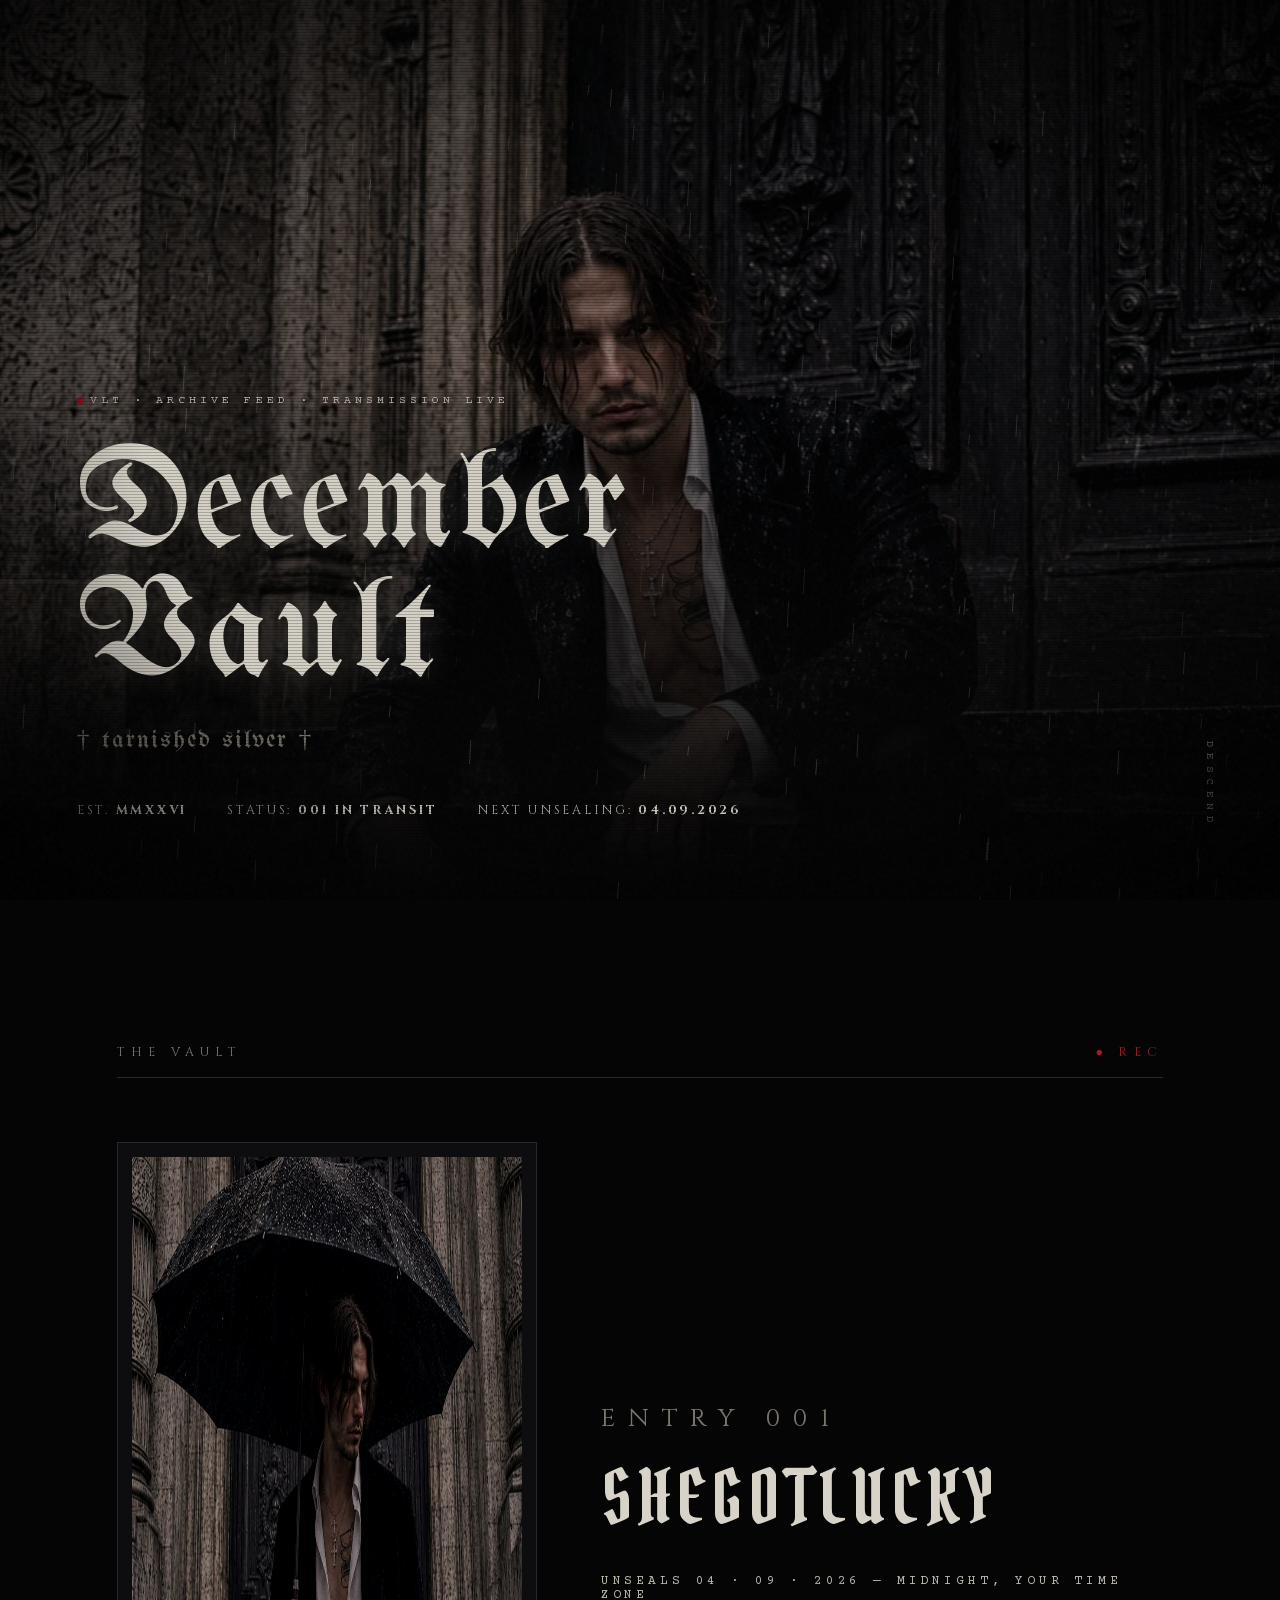
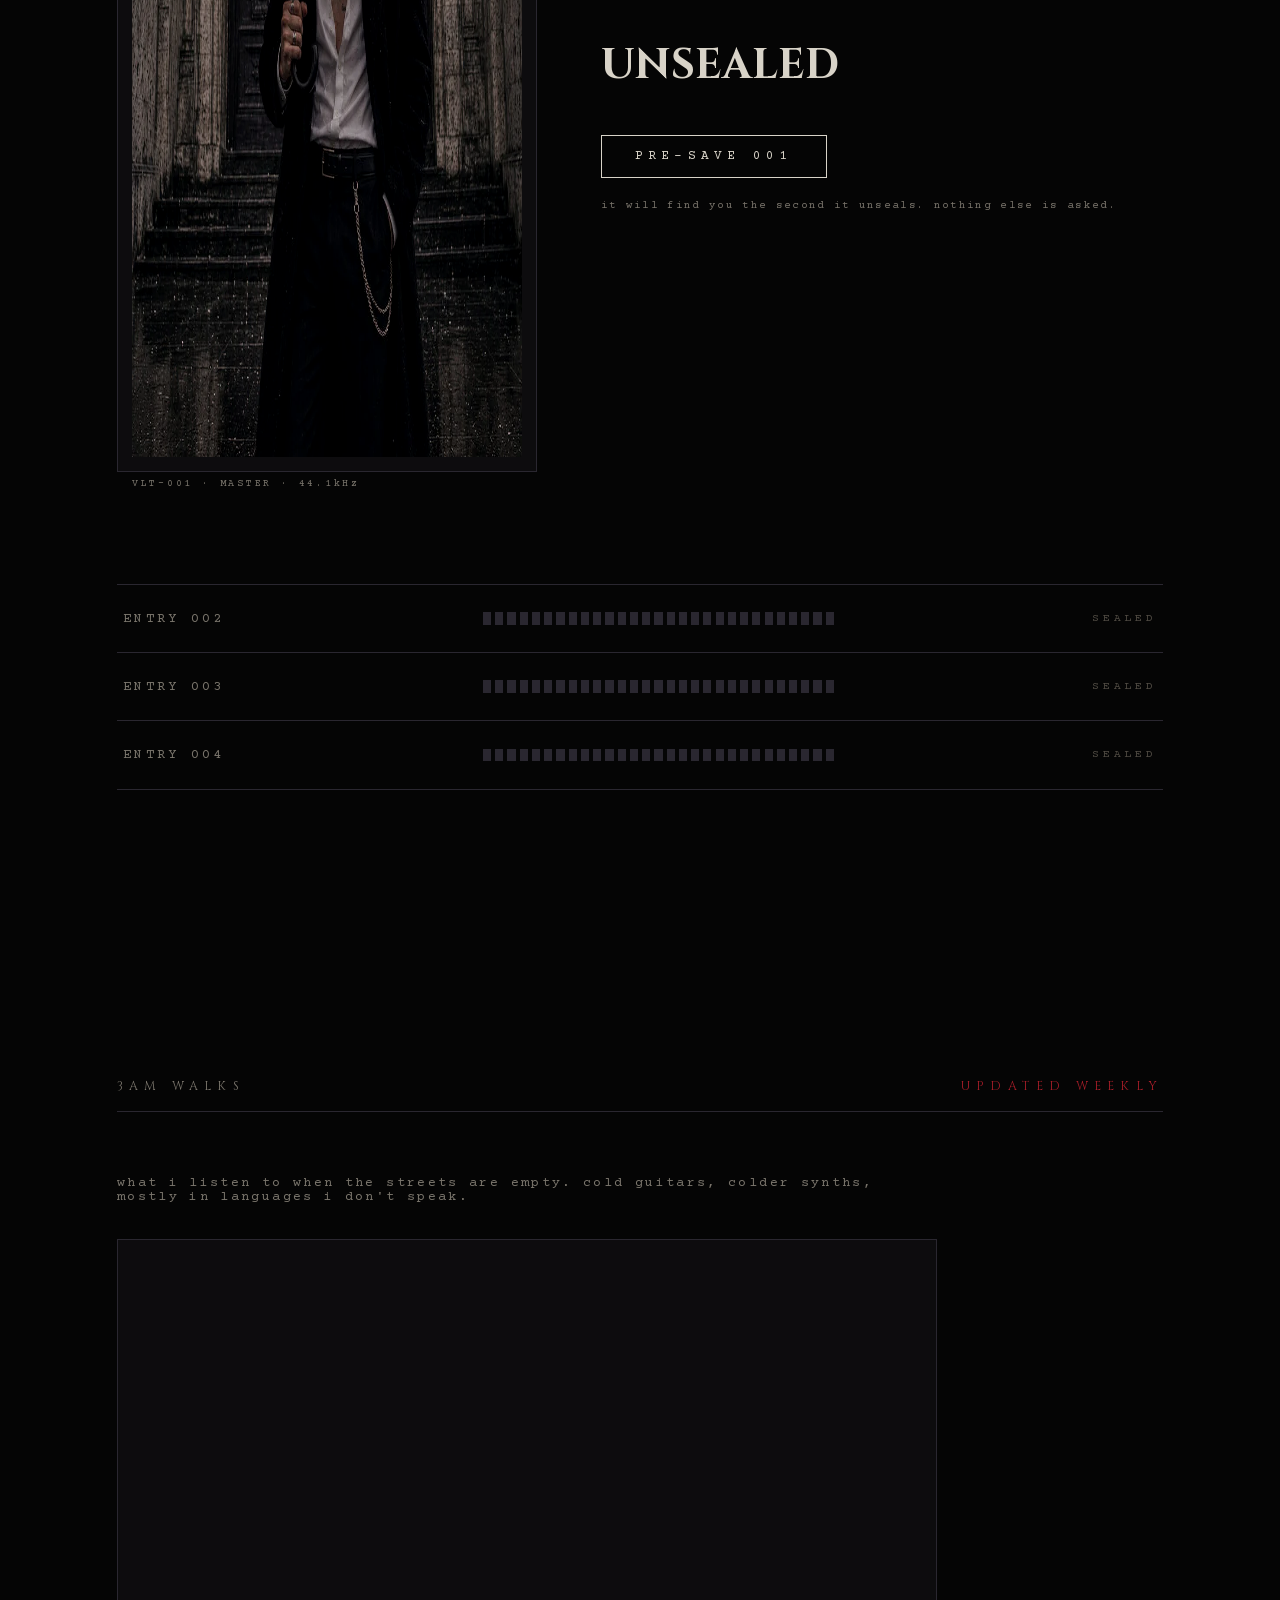
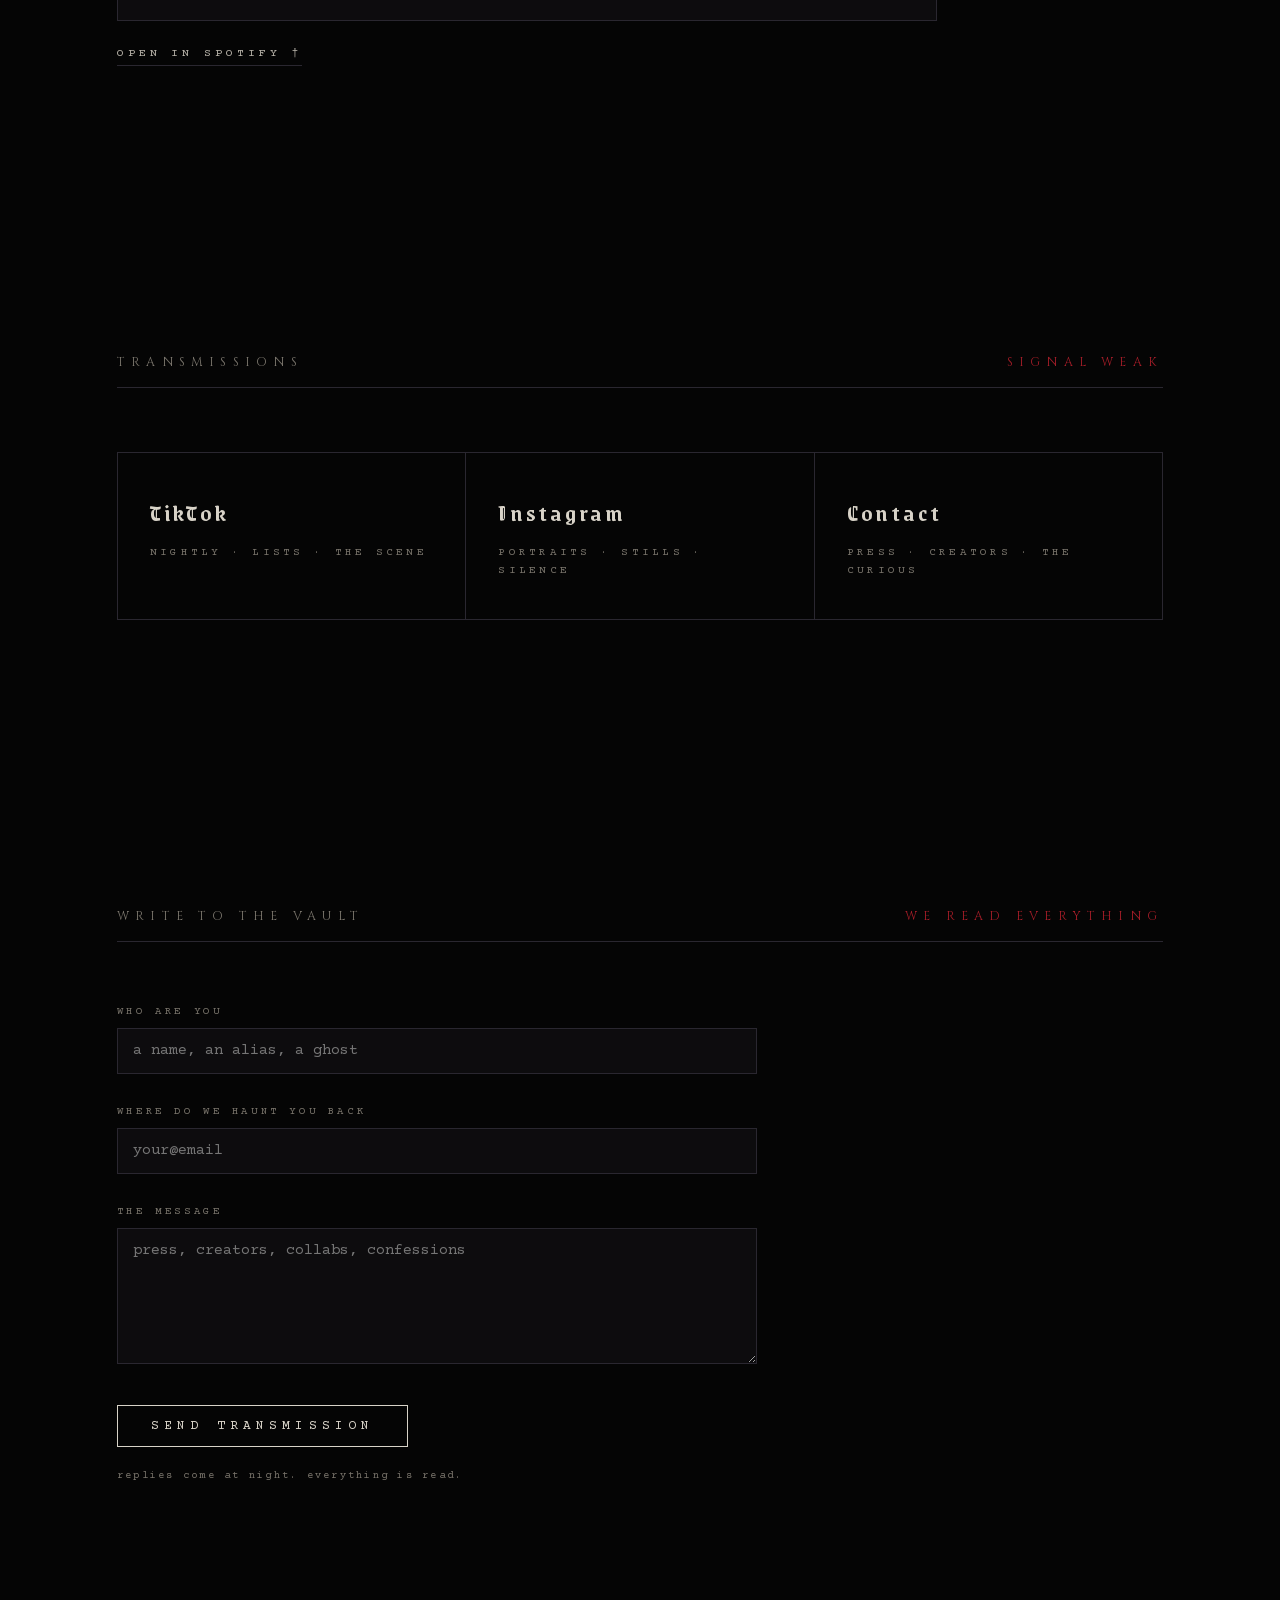
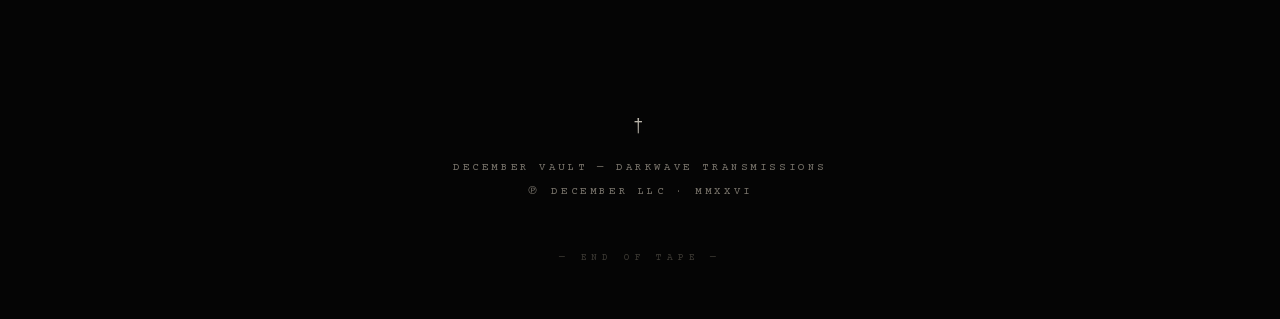
==== index.html @ 20eae3e5 "perf: serve hero and cover as webp, absolute og:image Co-Authored-By: Claude Fable 5 <noreply@anthro" ====
<!DOCTYPE html>
<html lang="en">
<head>
<meta charset="UTF-8">
<meta name="viewport" content="width=device-width, initial-scale=1.0">
<title>DECEMBER VAULT — † tarnished silver †</title>
<meta name="description" content="December Vault. Darkwave. VAULT 001 — SHEGOTLUCKY — unseals 04.09.2026.">
<meta property="og:title" content="DECEMBER VAULT">
<meta property="og:description" content="VAULT 001 — SHEGOTLUCKY — unseals 04.09.2026">
<meta property="og:image" content="https://december-llc.com/assets/cover-001.jpg?v=2">
<link rel="stylesheet" href="fonts/fonts.css">
<style>
:root{
  --black:#050505;
  --coal:#0d0c0e;
  --bone:#d8d3c8;
  --ash:#7a756c;
  --silver:#b9b4aa;
  --blood:#4a0d12;
  --tape:#2a2730;
}
*{margin:0;padding:0;box-sizing:border-box}
html{scroll-behavior:smooth}
body{
  background:var(--black);
  color:var(--bone);
  font-family:'Courier Prime',monospace;
  overflow-x:hidden;
  cursor:url('assets/goth-cursor.png') 16 4, crosshair;
}
a,button,input,textarea,label{cursor:url('assets/goth-cursor.png') 16 4, crosshair}
::selection{background:var(--blood);color:var(--bone)}

/* ——— CRT / VHS overlays ——— */
.scanlines{
  position:fixed;inset:0;pointer-events:none;z-index:90;
  background:repeating-linear-gradient(0deg,rgba(0,0,0,.22) 0 1px,transparent 1px 3px);
  mix-blend-mode:multiply;
}
.vignette{
  position:fixed;inset:0;pointer-events:none;z-index:91;
  background:radial-gradient(ellipse at center,transparent 55%,rgba(0,0,0,.75) 100%);
}
#grain{position:fixed;inset:0;width:100%;height:100%;pointer-events:none;z-index:92;opacity:.07}
.flicker{animation:flick 7.3s infinite}
@keyframes flick{
  0%,100%{opacity:1}
  92.4%{opacity:1}92.6%{opacity:.72}92.8%{opacity:1}
  95.1%{opacity:1}95.2%{opacity:.85}95.3%{opacity:1}
}

/* ——— HERO ——— */
.hero{
  position:relative;min-height:100svh;
  display:flex;flex-direction:column;justify-content:flex-end;
  overflow:hidden;
}
.hero-img{
  position:absolute;inset:0;
  background:url('assets/hero-seated.webp') center 26%/cover no-repeat;
  filter:saturate(.72) contrast(1.06) brightness(.82);
  transform:scale(1.04);
  animation:slowpush 26s ease-in-out infinite alternate;
}
@keyframes slowpush{from{transform:scale(1.04)}to{transform:scale(1.11)}}
.hero-shade{position:absolute;inset:0;background:linear-gradient(180deg,rgba(5,5,5,.55) 0%,rgba(5,5,5,.1) 40%,rgba(5,5,5,.92) 88%,var(--black) 100%)}
#rain{position:absolute;inset:0;pointer-events:none}
.hero-inner{position:relative;z-index:5;padding:0 6vw 9vh;max-width:1200px}
.rec{
  display:flex;align-items:center;gap:.5em;
  font-size:.72rem;letter-spacing:.35em;color:var(--silver);
  margin-bottom:2.2rem;text-transform:uppercase;
}
.rec::before{
  content:'';width:.65em;height:.65em;border-radius:50%;
  background:#8c1420;animation:recblink 1.6s steps(1) infinite;
}
@keyframes recblink{50%{opacity:.15}}
.wordmark{
  font-family:'UnifrakturMaguntia',serif;font-weight:400;
  font-size:clamp(3.4rem,11vw,9.5rem);
  letter-spacing:.02em;line-height:.92;color:var(--bone);
  text-shadow:0 0 34px rgba(216,211,200,.18);
}
.wordmark .thin{font-weight:400;letter-spacing:.03em}
.motto{
  font-family:'UnifrakturMaguntia',serif;
  color:var(--ash);font-size:clamp(1.05rem,2.6vw,1.6rem);
  margin-top:1.4rem;letter-spacing:.08em;
}
.hero-meta{
  display:flex;flex-wrap:wrap;gap:2.5rem;margin-top:3rem;
  font-family:'Cinzel',serif;font-size:.78rem;letter-spacing:.22em;text-transform:uppercase;color:var(--silver);
}
.hero-meta span b{color:var(--bone);font-weight:700}
.scroll-hint{
  position:absolute;right:5vw;bottom:8vh;z-index:5;
  writing-mode:vertical-rl;font-size:.68rem;letter-spacing:.5em;color:var(--ash);
  animation:hintfade 3s ease-in-out infinite;
}
@keyframes hintfade{50%{opacity:.25}}

/* ——— SECTION SHELL ——— */
section{position:relative;padding:16vh 6vw;max-width:1200px;margin:0 auto}
.sec-label{
  font-family:'Cinzel',serif;
  font-size:.78rem;letter-spacing:.5em;text-transform:uppercase;color:var(--ash);
  border-bottom:1px solid var(--tape);padding-bottom:1rem;margin-bottom:4rem;
  display:flex;justify-content:space-between;
}
.sec-label i{font-style:normal;color:var(--blood);filter:brightness(2.2)}

/* ——— VAULT 001 ——— */
.entry-open{
  display:grid;grid-template-columns:minmax(260px,420px) 1fr;
  gap:5vw;align-items:center;
}
@media(max-width:820px){.entry-open{grid-template-columns:1fr}}
.cover-frame{position:relative;border:1px solid var(--tape);padding:14px;background:var(--coal)}
.cover-frame::after{
  content:'VLT-001 · MASTER · 44.1kHz';position:absolute;left:14px;bottom:-1.8em;
  font-size:.62rem;letter-spacing:.28em;color:var(--ash);
}
.cover-frame img{width:100%;display:block;filter:saturate(.85) contrast(1.04)}
.cover-frame:hover img{animation:coverglitch 7s linear infinite}
.cover-frame::before,.cover-frame .slice{
  content:'';position:absolute;left:14px;right:14px;top:14px;bottom:14px;
  background:url('assets/cover-001.webp') center/cover;
  opacity:0;pointer-events:none;
}
/* doppio fantasma — fotografia spiritica */
.cover-frame::before{
  mix-blend-mode:screen;filter:contrast(1.15) brightness(1.1);
}
.cover-frame:hover::before{animation:ghostdrift 4.5s ease-in-out infinite alternate}
/* alone freddo che respira dietro */
.cover-frame .slice{
  mix-blend-mode:soft-light;filter:hue-rotate(-140deg) saturate(1.6) blur(1px);
}
.cover-frame:hover .slice{animation:coldbreath 6s ease-in-out infinite alternate}


@keyframes coverglitch{
  0%,100%{filter:saturate(.85)}
  40%{filter:saturate(.6) contrast(1.1) brightness(.94)}
  93.2%{filter:saturate(.85)}
  93.6%,94.4%{filter:invert(1) contrast(1.2)}
  94.8%{filter:saturate(.85)}
}
@keyframes ghostdrift{
  0%{opacity:0;transform:translate(0,0)}
  30%{opacity:.22;transform:translate(-5px,2px)}
  60%{opacity:.1;transform:translate(4px,-3px)}
  100%{opacity:.3;transform:translate(-8px,5px)}
}
@keyframes coldbreath{
  0%{opacity:0}
  50%{opacity:.35}
  100%{opacity:.12}
}
.entry-open h2{
  font-family:'Pirata One',serif;font-weight:400;
  font-size:clamp(2.4rem,6vw,4.6rem);letter-spacing:.08em;color:var(--bone);
  margin:0 0 .4em;
}
.entry-open .num{
  font-family:'Cinzel',serif;font-weight:400;
  color:var(--ash);display:block;font-size:.34em;letter-spacing:.5em;margin-bottom:.6em;
}
.unseals{font-size:.8rem;letter-spacing:.3em;text-transform:uppercase;color:var(--silver);margin-bottom:2.2rem}
.countdown{
  display:flex;gap:2.2rem;margin-bottom:2.6rem;font-family:'Courier Prime',monospace;
}
.countdown div{text-align:center}
.countdown b{
  display:block;font-family:'Cinzel',serif;font-size:clamp(1.6rem,4vw,2.6rem);font-weight:700;color:var(--bone);
  font-variant-numeric:tabular-nums;
}
.countdown small{font-size:.6rem;letter-spacing:.34em;text-transform:uppercase;color:var(--ash)}
.presave{
  display:inline-block;border:1px solid var(--bone);color:var(--bone);
  background:transparent;text-decoration:none;
  padding:1.05em 2.6em;font-family:'Courier Prime',monospace;
  font-size:.8rem;letter-spacing:.4em;text-transform:uppercase;
  position:relative;overflow:hidden;transition:color .25s;
}
.presave::before{
  content:'';position:absolute;inset:0;background:var(--bone);
  transform:translateX(-101%);transition:transform .32s cubic-bezier(.7,0,.2,1);z-index:-1;
}
.presave:hover{color:var(--black)}
.presave:hover::before{transform:translateX(0)}
.presave-note{display:block;margin-top:1.1rem;font-size:.66rem;letter-spacing:.22em;color:var(--ash)}

/* ——— SEALED ROWS ——— */
.sealed{margin-top:7rem;border-top:1px solid var(--tape)}
.sealed-row{
  display:flex;align-items:center;gap:2rem;justify-content:space-between;
  padding:1.6rem .4rem;border-bottom:1px solid var(--tape);
  color:var(--ash);font-size:.85rem;letter-spacing:.24em;text-transform:uppercase;
  position:relative;user-select:none;
}
.sealed-row .bar{
  flex:1;height:.95em;max-width:34%;
  background:repeating-linear-gradient(90deg,var(--tape) 0 .6em,transparent .6em .9em);
}
.sealed-row .lock{font-size:.7rem;letter-spacing:.34em;color:#514c44}
.sealed-row:hover{color:var(--silver);background:rgba(216,211,200,.015)}
.sealed-row:hover .lock::after{content:' — NOT YET'}

/* ——— 3AM WALKS ——— */
.walks-wrap{max-width:820px}
.walks-note{
  font-family:'Courier Prime',monospace;font-size:.82rem;letter-spacing:.18em;
  color:var(--ash);margin:0 0 2.2rem;text-transform:lowercase;
}
.walks-frame{border:1px solid var(--tape);padding:14px;background:var(--coal)}
.walks-frame iframe{display:block;filter:saturate(.85)}
.walks-open{
  display:inline-block;margin-top:1.6rem;color:var(--silver);text-decoration:none;
  font-family:'Courier Prime',monospace;font-size:.72rem;letter-spacing:.34em;text-transform:uppercase;
  border-bottom:1px solid var(--tape);padding-bottom:.4em;transition:color .25s,border-color .25s;
}
.walks-open:hover{color:var(--bone);border-color:var(--bone)}

/* ——— TRANSMISSIONS ——— */
.trans{display:grid;grid-template-columns:repeat(auto-fit,minmax(230px,1fr));gap:1px;background:var(--tape);border:1px solid var(--tape)}
.trans a{
  background:var(--black);padding:2.6rem 2rem;text-decoration:none;color:var(--bone);
  display:block;transition:background .25s;position:relative;
}
.trans a:hover{background:var(--coal)}
.trans b{font-family:'Grenze Gotisch',serif;font-size:1.5rem;font-weight:600;letter-spacing:.12em;display:block;margin-bottom:.5em}
.trans span{font-size:.68rem;letter-spacing:.3em;color:var(--ash);text-transform:uppercase}
.trans a:hover b{text-shadow:0 0 18px rgba(216,211,200,.35)}


/* ——— WRITE TO THE VAULT ——— */
.vform{max-width:640px}
.vform label{
  display:block;font-size:.66rem;letter-spacing:.34em;text-transform:uppercase;
  color:var(--ash);margin:2rem 0 .6rem;
}
.vform input,.vform textarea{
  width:100%;background:var(--coal);border:1px solid var(--tape);
  color:var(--bone);font-family:'Courier Prime',monospace;font-size:.95rem;
  padding:.9em 1em;outline:none;border-radius:0;transition:border-color .25s;
}
.vform input:focus,.vform textarea:focus{border-color:var(--silver)}
.vform textarea{min-height:9em;resize:vertical}
.vform button{
  margin-top:2.2rem;display:inline-block;border:1px solid var(--bone);color:var(--bone);
  background:transparent;padding:1.05em 2.6em;font-family:'Courier Prime',monospace;
  font-size:.8rem;letter-spacing:.4em;text-transform:uppercase;
  position:relative;overflow:hidden;transition:color .25s;
}
.vform button::before{
  content:'';position:absolute;inset:0;background:var(--bone);
  transform:translateX(-101%);transition:transform .32s cubic-bezier(.7,0,.2,1);z-index:-1;
}
.vform button:hover{color:var(--black)}
.vform button:hover::before{transform:translateX(0)}
.vform-note{margin-top:1.4rem;font-size:.64rem;letter-spacing:.22em;color:var(--ash)}


/* ——— GLITCH HOVERS ——— */
@keyframes rgbsplit{
  0%{text-shadow:none;transform:translate(0)}
  20%{text-shadow:3px 0 rgba(140,20,32,.85),-3px 0 rgba(80,110,150,.7);transform:translate(-2px,1px)}
  40%{text-shadow:-3px 0 rgba(140,20,32,.85),3px 0 rgba(80,110,150,.7);transform:translate(2px,-1px)}
  60%{text-shadow:2px 0 rgba(140,20,32,.6),-2px 0 rgba(80,110,150,.5);transform:translate(-1px,0)}
  100%{text-shadow:none;transform:translate(0)}
}
.entry-open h2:hover,.trans a:hover b{
  animation:rgbsplit .38s steps(2) both;
}
@keyframes imgglitch{
  0%{filter:none;transform:translate(0)}
  15%{filter:saturate(0) contrast(1.5) brightness(1.15);transform:translate(-4px,1px) skewX(.6deg)}
  30%{filter:hue-rotate(-40deg) saturate(1.6);transform:translate(3px,-2px)}
  45%{filter:none;transform:translate(0)}
  60%{filter:saturate(0) contrast(1.3);transform:translate(2px,1px) skewX(-.5deg)}
  100%{filter:none;transform:translate(0)}
}
.hero-img:hover{animation:imgglitch .5s steps(2)}
.sealed-row{transition:transform .15s}
.sealed-row:hover{transform:translateX(6px)}
.sealed-row:hover span:first-child{animation:rgbsplit .38s steps(2) both}
.motto:hover{animation:rgbsplit .5s steps(3) both}
.countdown b:hover{animation:rgbsplit .3s steps(2) both}
.presave:hover{animation:rgbsplit .32s steps(2) both}


/* ——— MOBILE ——— */
@media(max-width:640px){
  section{padding:11vh 7vw}
  .hero-inner{padding:0 7vw 7vh}
  .rec{font-size:.58rem;letter-spacing:.22em;margin-bottom:1.6rem}
  .wordmark{font-size:clamp(3.2rem,17vw,5rem)}
  .motto{font-size:1.1rem;margin-top:1rem}
  .hero-meta{gap:.55rem 1.6rem;margin-top:2.2rem;font-size:.62rem;letter-spacing:.16em}
  .scroll-hint{display:none}
  .sec-label{font-size:.6rem;letter-spacing:.3em;margin-bottom:2.6rem}
  .entry-open{gap:2.6rem}
  .entry-open h2{font-size:clamp(2.4rem,11vw,3.2rem)}
  .cover-frame{margin:0 auto;max-width:340px}
  .cover-frame::after{font-size:.52rem;letter-spacing:.2em}
  .unseals{font-size:.62rem;letter-spacing:.2em;margin-bottom:1.6rem}
  .countdown{gap:1.1rem;margin-bottom:2rem;justify-content:flex-start}
  .countdown b{font-size:1.7rem}
  .countdown small{font-size:.5rem;letter-spacing:.22em}
  .presave{display:block;text-align:center;padding:1.15em 1em;letter-spacing:.3em}
  .presave-note{font-size:.56rem;letter-spacing:.16em;text-align:center}
  .sealed{margin-top:4rem}
  .sealed-row{font-size:.66rem;letter-spacing:.16em;padding:1.2rem .2rem;gap:1rem}
  .sealed-row .bar{max-width:22%}
  .sealed-row .lock{font-size:.56rem;letter-spacing:.2em}
  .trans a{padding:1.8rem 1.4rem}
  .trans b{font-size:1.3rem}
  .trans span{font-size:.6rem;letter-spacing:.2em}
  .vform label{font-size:.58rem;letter-spacing:.24em;margin:1.5rem 0 .5rem}
  .vform input,.vform textarea{font-size:16px;padding:.85em .9em}
  .vform button{display:block;width:100%;letter-spacing:.3em}
  .vform-note{font-size:.56rem;letter-spacing:.16em;text-align:center}
  footer{font-size:.56rem;letter-spacing:.22em;padding:8vh 7vw 5vh}
  .eol{font-size:.52rem;letter-spacing:.36em}
}

/* ——— FOOTER ——— */
footer{
  padding:10vh 6vw 6vh;text-align:center;
  font-size:.66rem;letter-spacing:.34em;text-transform:uppercase;color:var(--ash);
}
footer .cross{font-size:1.1rem;display:block;margin-bottom:1.6rem;color:var(--silver)}
footer p+p{margin-top:.9em}
.eol{margin-top:3.4rem;color:#3d3a34;font-size:.6rem;letter-spacing:.5em}
</style>
</head>
<body>

<div class="scanlines"></div>
<div class="vignette"></div>
<canvas id="grain"></canvas>

<header class="hero flicker">
  <div class="hero-img"></div>
  <div class="hero-shade"></div>
  <canvas id="rain"></canvas>
  <div class="hero-inner">
    <div class="rec">VLT · ARCHIVE FEED · TRANSMISSION LIVE</div>
    <h1 class="wordmark">December<br><span class="thin">Vault</span></h1>
    <div class="motto">† tarnished silver †</div>
    <div class="hero-meta">
      <span>EST. <b>MMXXVI</b></span>
      <span>STATUS: <b>001 IN TRANSIT</b></span>
      <span>NEXT UNSEALING: <b>04.09.2026</b></span>
    </div>
  </div>
  <div class="scroll-hint">DESCEND</div>
</header>

<section id="vault">
  <div class="sec-label"><span>THE VAULT</span><i>● REC</i></div>
  <div class="entry-open">
    <div class="cover-frame"><img src="assets/cover-001.webp" width="900" height="900" alt="SHEGOTLUCKY — December Vault"><span class="slice"></span></div>
    <div>
      <h2><span class="num">ENTRY 001</span>SHEGOTLUCKY</h2>
      <div class="unseals">unseals 04 · 09 · 2026 — midnight, your time zone</div>
      <div class="countdown" id="cd">
        <div><b id="cd-d">--</b><small>days</small></div>
        <div><b id="cd-h">--</b><small>hours</small></div>
        <div><b id="cd-m">--</b><small>min</small></div>
        <div><b id="cd-s">--</b><small>sec</small></div>
      </div>
      <a class="presave" href="https://distrokid.com/hyperfollow/decembervault/shegotlucky" target="_blank" rel="noopener">Pre-save 001</a>
      <span class="presave-note">it will find you the second it unseals. nothing else is asked.</span>
    </div>
  </div>

  <div class="sealed">
    <div class="sealed-row"><span>ENTRY 002</span><span class="bar"></span><span class="lock">SEALED</span></div>
    <div class="sealed-row"><span>ENTRY 003</span><span class="bar"></span><span class="lock">SEALED</span></div>
    <div class="sealed-row"><span>ENTRY 004</span><span class="bar"></span><span class="lock">SEALED</span></div>
  </div>
</section>

<section id="walks">
  <div class="sec-label"><span>3AM WALKS</span><i>updated weekly</i></div>
  <div class="walks-wrap">
    <p class="walks-note">what i listen to when the streets are empty. cold guitars, colder synths, mostly in languages i don't speak.</p>
    <div class="walks-frame">
      <iframe title="the vault † bands for your 3am walks" src="https://open.spotify.com/embed/playlist/0D9o61QAdvlEcmV2sHN1g1?utm_source=generator&theme=0" width="100%" height="352" frameborder="0" allowfullscreen="" allow="autoplay; clipboard-write; encrypted-media; fullscreen; picture-in-picture" loading="lazy"></iframe>
    </div>
    <a class="walks-open" href="https://open.spotify.com/playlist/0D9o61QAdvlEcmV2sHN1g1" target="_blank" rel="noopener">open in spotify †</a>
  </div>
</section>

<section id="transmissions">
  <div class="sec-label"><span>TRANSMISSIONS</span><i>signal weak</i></div>
  <div class="trans">
    <a href="https://www.tiktok.com/@decemberllc">
      <b>TikTok</b><span>nightly · lists · the scene</span>
    </a>
    <a href="https://www.instagram.com/decembervault/">
      <b>Instagram</b><span>portraits · stills · silence</span>
    </a>
    <a href="#summon">
      <b>Contact</b><span>press · creators · the curious</span>
    </a>
  </div>
</section>

<section id="summon">
  <div class="sec-label"><span>WRITE TO THE VAULT</span><i>we read everything</i></div>
  <form class="vform" name="vault-contact" method="POST" action="/thanks.html" data-netlify="true" netlify-honeypot="bot-field">
    <input type="hidden" name="form-name" value="vault-contact">
    <p style="display:none"><label>don't fill this: <input name="bot-field"></label></p>
    <label for="f-name">who are you</label>
    <input id="f-name" type="text" name="name" placeholder="a name, an alias, a ghost" required>
    <label for="f-mail">where do we haunt you back</label>
    <input id="f-mail" type="email" name="email" placeholder="your@email" required>
    <label for="f-msg">the message</label>
    <textarea id="f-msg" name="message" placeholder="press, creators, collabs, confessions" required></textarea>
    <button type="submit">Send transmission</button>
    <div class="vform-note">replies come at night. everything is read.</div>
  </form>
</section>

<footer>
  <span class="cross">†</span>
  <p>December Vault — darkwave transmissions</p>
  <p>℗ December LLC · MMXXVI</p>
  <p class="eol">— END OF TAPE —</p>
</footer>

<script>
/* countdown → 4 Sept 2026 local midnight */
(function(){
  const T = new Date(2026,8,4,0,0,0).getTime();
  const p = n => String(n).padStart(2,'0');
  function tick(){
    let d = T - Date.now();
    if(d<0){document.getElementById('cd').innerHTML='<div><b>UNSEALED</b></div>';return}
    document.getElementById('cd-d').textContent=p(Math.floor(d/864e5));
    document.getElementById('cd-h').textContent=p(Math.floor(d/36e5)%24);
    document.getElementById('cd-m').textContent=p(Math.floor(d/6e4)%60);
    document.getElementById('cd-s').textContent=p(Math.floor(d/1e3)%60);
    requestAnimationFrame(()=>setTimeout(tick,250));
  }
  tick();
})();

/* film grain — pre-rendered noise tiles, cycled */
(function(){
  const c=document.getElementById('grain'),x=c.getContext('2d');
  const TILE=160, tiles=[];
  for(let t=0;t<6;t++){
    const tc=document.createElement('canvas');tc.width=tc.height=TILE;
    const tx=tc.getContext('2d'), id=tx.createImageData(TILE,TILE), d=id.data;
    for(let i=0;i<d.length;i+=4){const v=Math.random()*255|0;d[i]=d[i+1]=d[i+2]=v;d[i+3]=38}
    tx.putImageData(id,0,0);tiles.push(tc);
  }
  let cur=0;
  function size(){
    c.width=Math.max(1,innerWidth/2);
    c.height=Math.max(1,innerHeight/2);
  }
  size();addEventListener('resize',size);
  function frame(){
    if(c.width>1&&c.height>1){
      const p=x.createPattern(tiles[cur],'repeat');
      x.fillStyle=p;x.fillRect(0,0,c.width,c.height);
      cur=(cur+1)%tiles.length;
    }
    setTimeout(()=>requestAnimationFrame(frame),80);
  }
  frame();
})();

/* rain on hero */
(function(){
  const c=document.getElementById('rain'),x=c.getContext('2d');
  const hero=document.querySelector('.hero');
  let drops=[];
  function size(){
    c.width=hero.offsetWidth;c.height=hero.offsetHeight;
    drops=Array.from({length:Math.floor(c.width/6)},()=>({
      x:Math.random()*c.width, y:Math.random()*c.height,
      l:8+Math.random()*18, s:7+Math.random()*9, o:.06+Math.random()*.16
    }));
  }
  size();addEventListener('resize',size);
  function frame(){
    x.clearRect(0,0,c.width,c.height);
    x.lineWidth=1;
    for(const d of drops){
      x.strokeStyle=`rgba(216,211,200,${d.o})`;
      x.beginPath();x.moveTo(d.x,d.y);x.lineTo(d.x-1.2,d.y+d.l);x.stroke();
      d.y+=d.s;d.x-=.4;
      if(d.y>c.height){d.y=-20;d.x=Math.random()*c.width}
    }
    requestAnimationFrame(frame);
  }
  frame();
})();
</script>
</body>
</html>
---- fonts/fonts.css ----
@font-face{font-family:'Cinzel';font-style:normal;font-weight:400;font-display:swap;src:url('Cinzel-400.woff2') format('woff2');}
@font-face{font-family:'Cinzel';font-style:normal;font-weight:700;font-display:swap;src:url('Cinzel-700.woff2') format('woff2');}
@font-face{font-family:'Courier Prime';font-style:italic;font-weight:400;font-display:swap;src:url('CourierPrime-400-it.woff2') format('woff2');}
@font-face{font-family:'Courier Prime';font-style:normal;font-weight:400;font-display:swap;src:url('CourierPrime-400.woff2') format('woff2');}
@font-face{font-family:'Courier Prime';font-style:normal;font-weight:700;font-display:swap;src:url('CourierPrime-700.woff2') format('woff2');}
@font-face{font-family:'Grenze Gotisch';font-style:normal;font-weight:400;font-display:swap;src:url('GrenzeGotisch-400.woff2') format('woff2');}
@font-face{font-family:'Grenze Gotisch';font-style:normal;font-weight:600;font-display:swap;src:url('GrenzeGotisch-600.woff2') format('woff2');}
@font-face{font-family:'Grenze Gotisch';font-style:normal;font-weight:800;font-display:swap;src:url('GrenzeGotisch-800.woff2') format('woff2');}
@font-face{font-family:'Pirata One';font-style:normal;font-weight:400;font-display:swap;src:url('PirataOne-400.woff2') format('woff2');}
@font-face{font-family:'UnifrakturMaguntia';font-style:normal;font-weight:400;font-display:swap;src:url('UnifrakturMaguntia-400.woff2') format('woff2');}
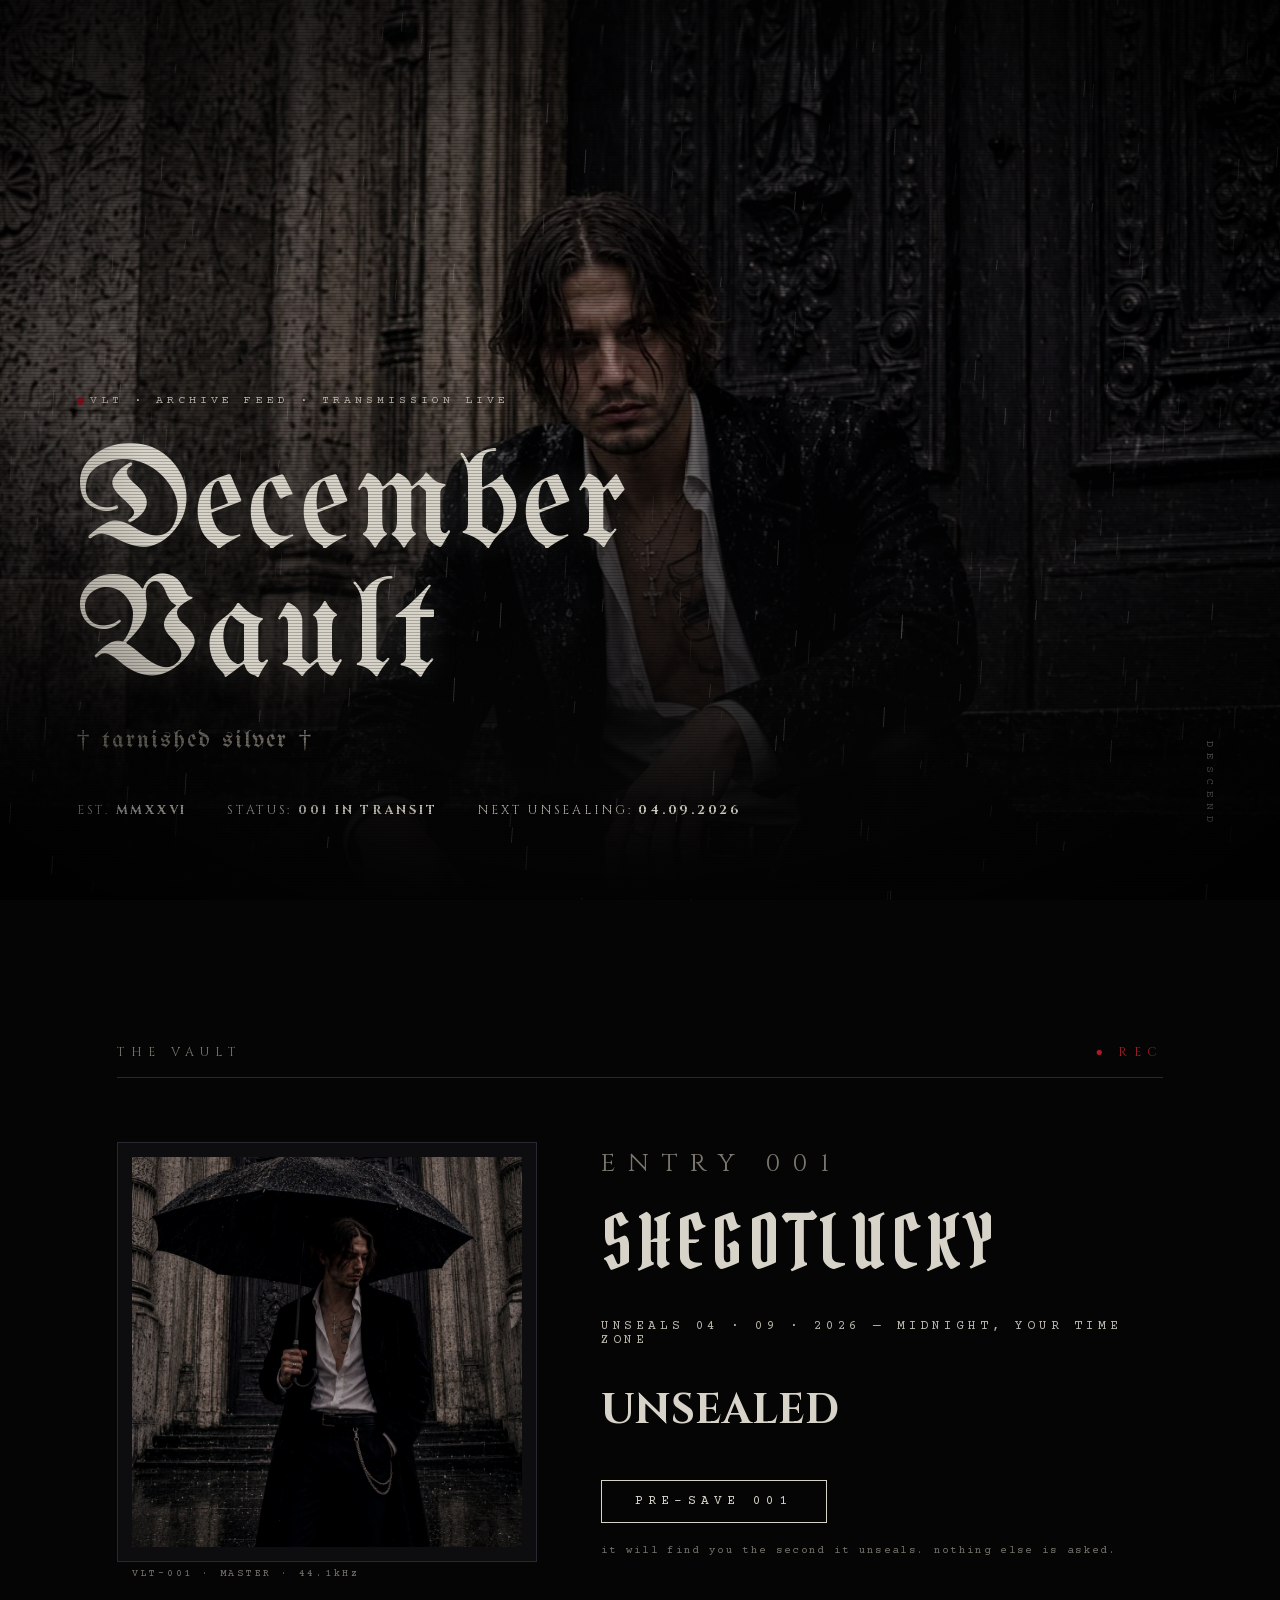
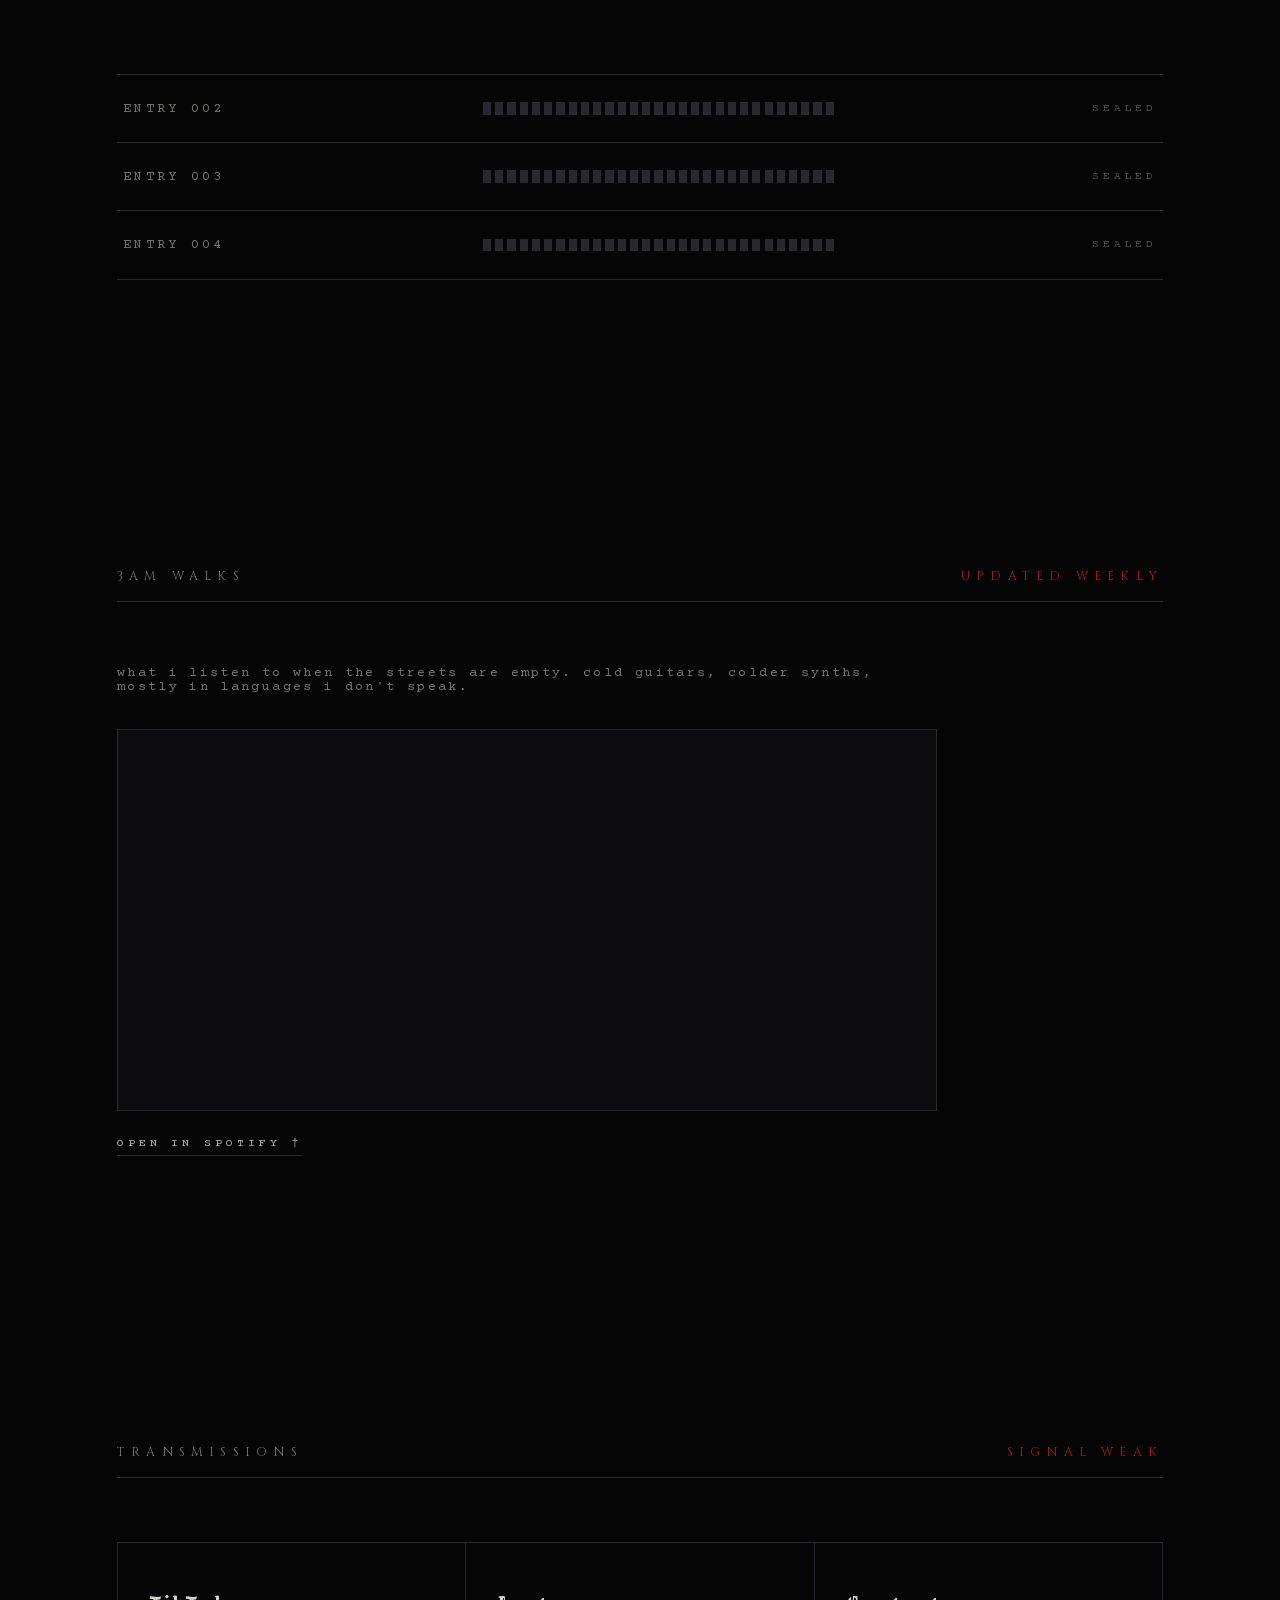
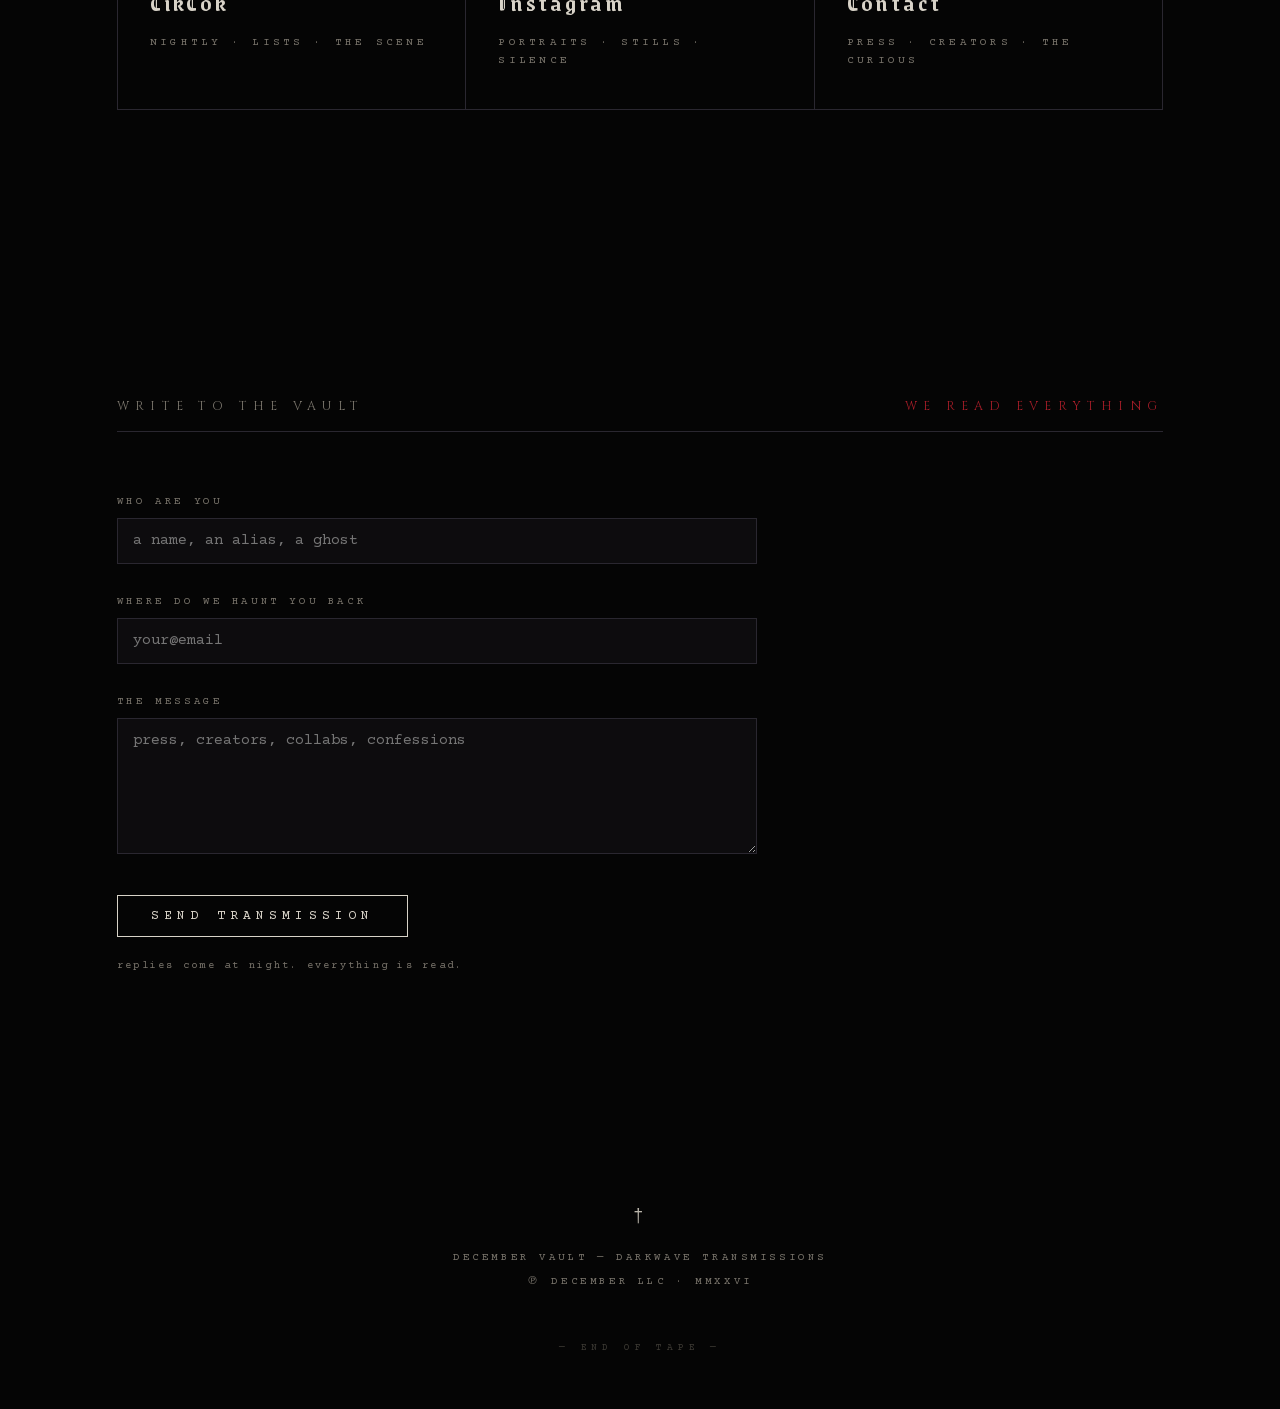
==== commit 5f86d032: "fix: keep cover aspect ratio (height:auto with intrinsic size attrs) Co-Authored-By: Claude Fable 5 " ====
--- a/index.html
+++ b/index.html
@@ -121,7 +121,7 @@
   content:'VLT-001 · MASTER · 44.1kHz';position:absolute;left:14px;bottom:-1.8em;
   font-size:.62rem;letter-spacing:.28em;color:var(--ash);
 }
-.cover-frame img{width:100%;display:block;filter:saturate(.85) contrast(1.04)}
+.cover-frame img{width:100%;height:auto;display:block;filter:saturate(.85) contrast(1.04)}
 .cover-frame:hover img{animation:coverglitch 7s linear infinite}
 .cover-frame::before,.cover-frame .slice{
   content:'';position:absolute;left:14px;right:14px;top:14px;bottom:14px;
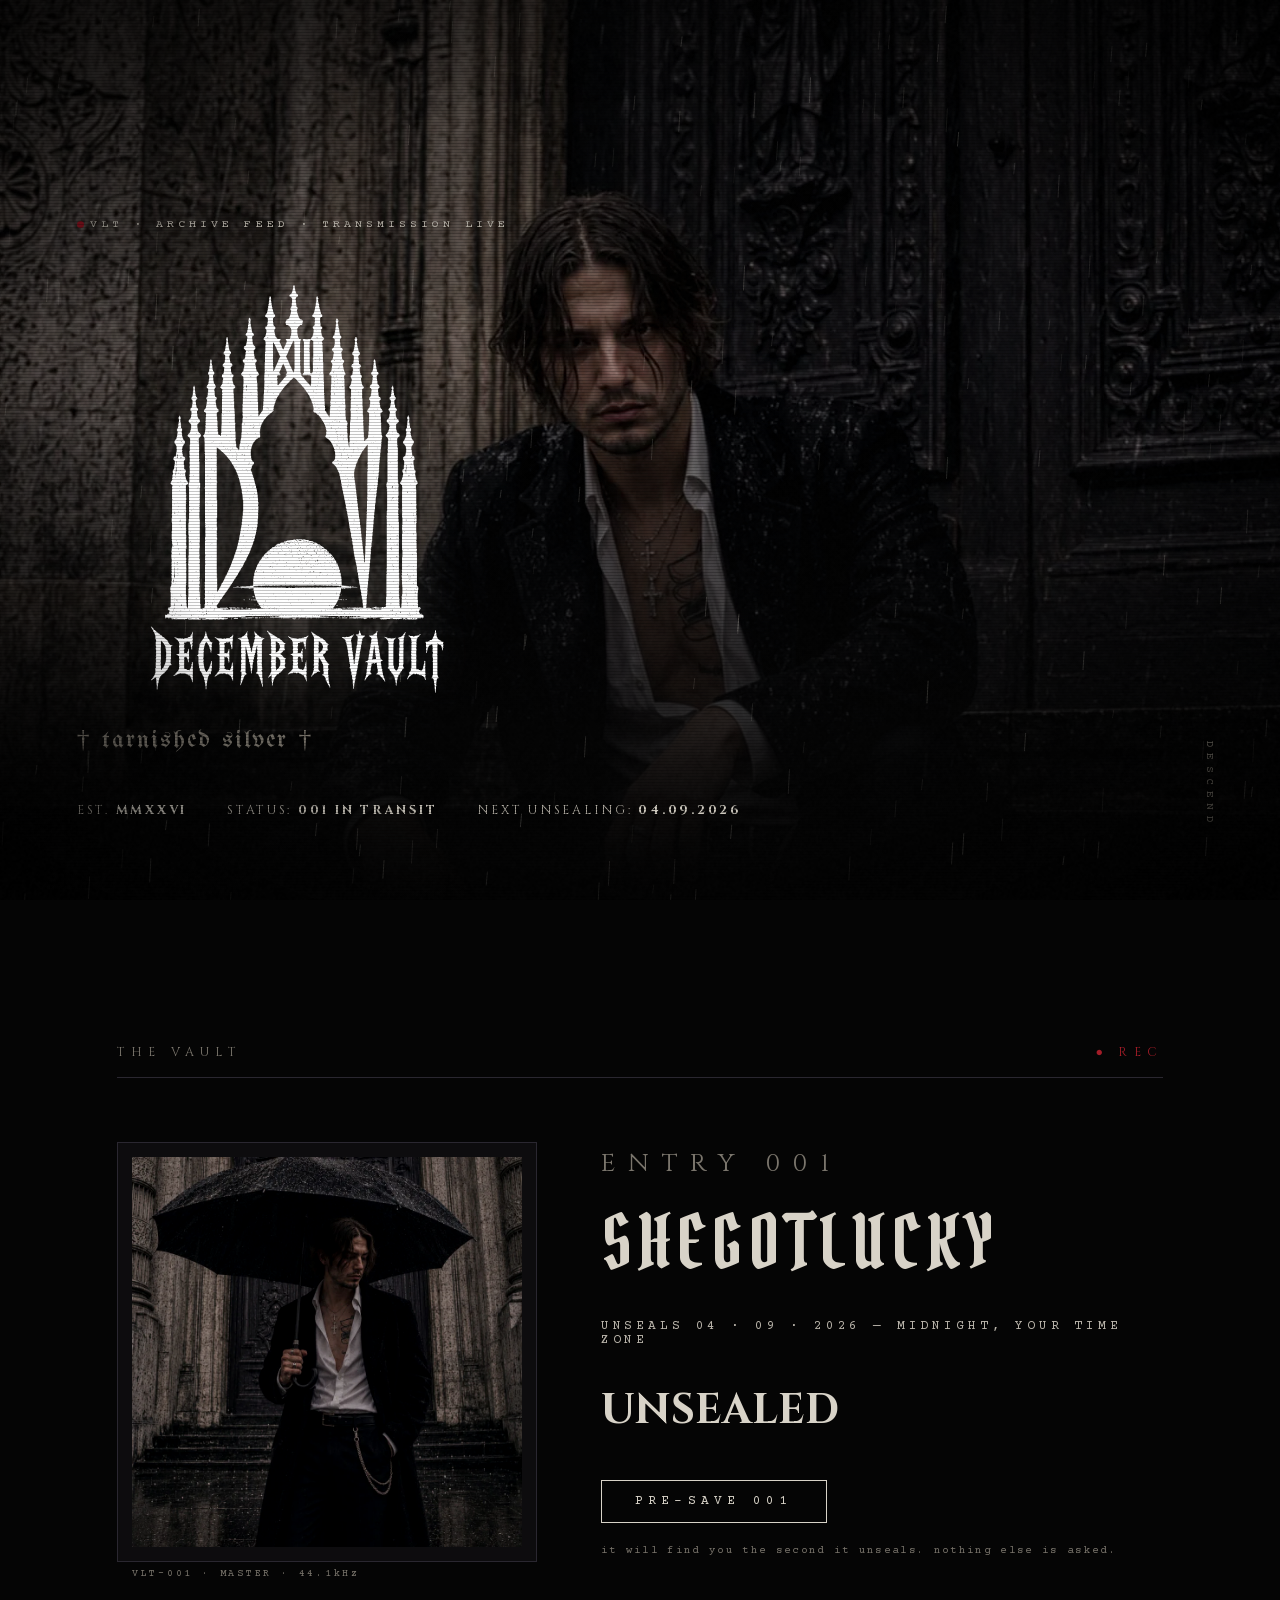
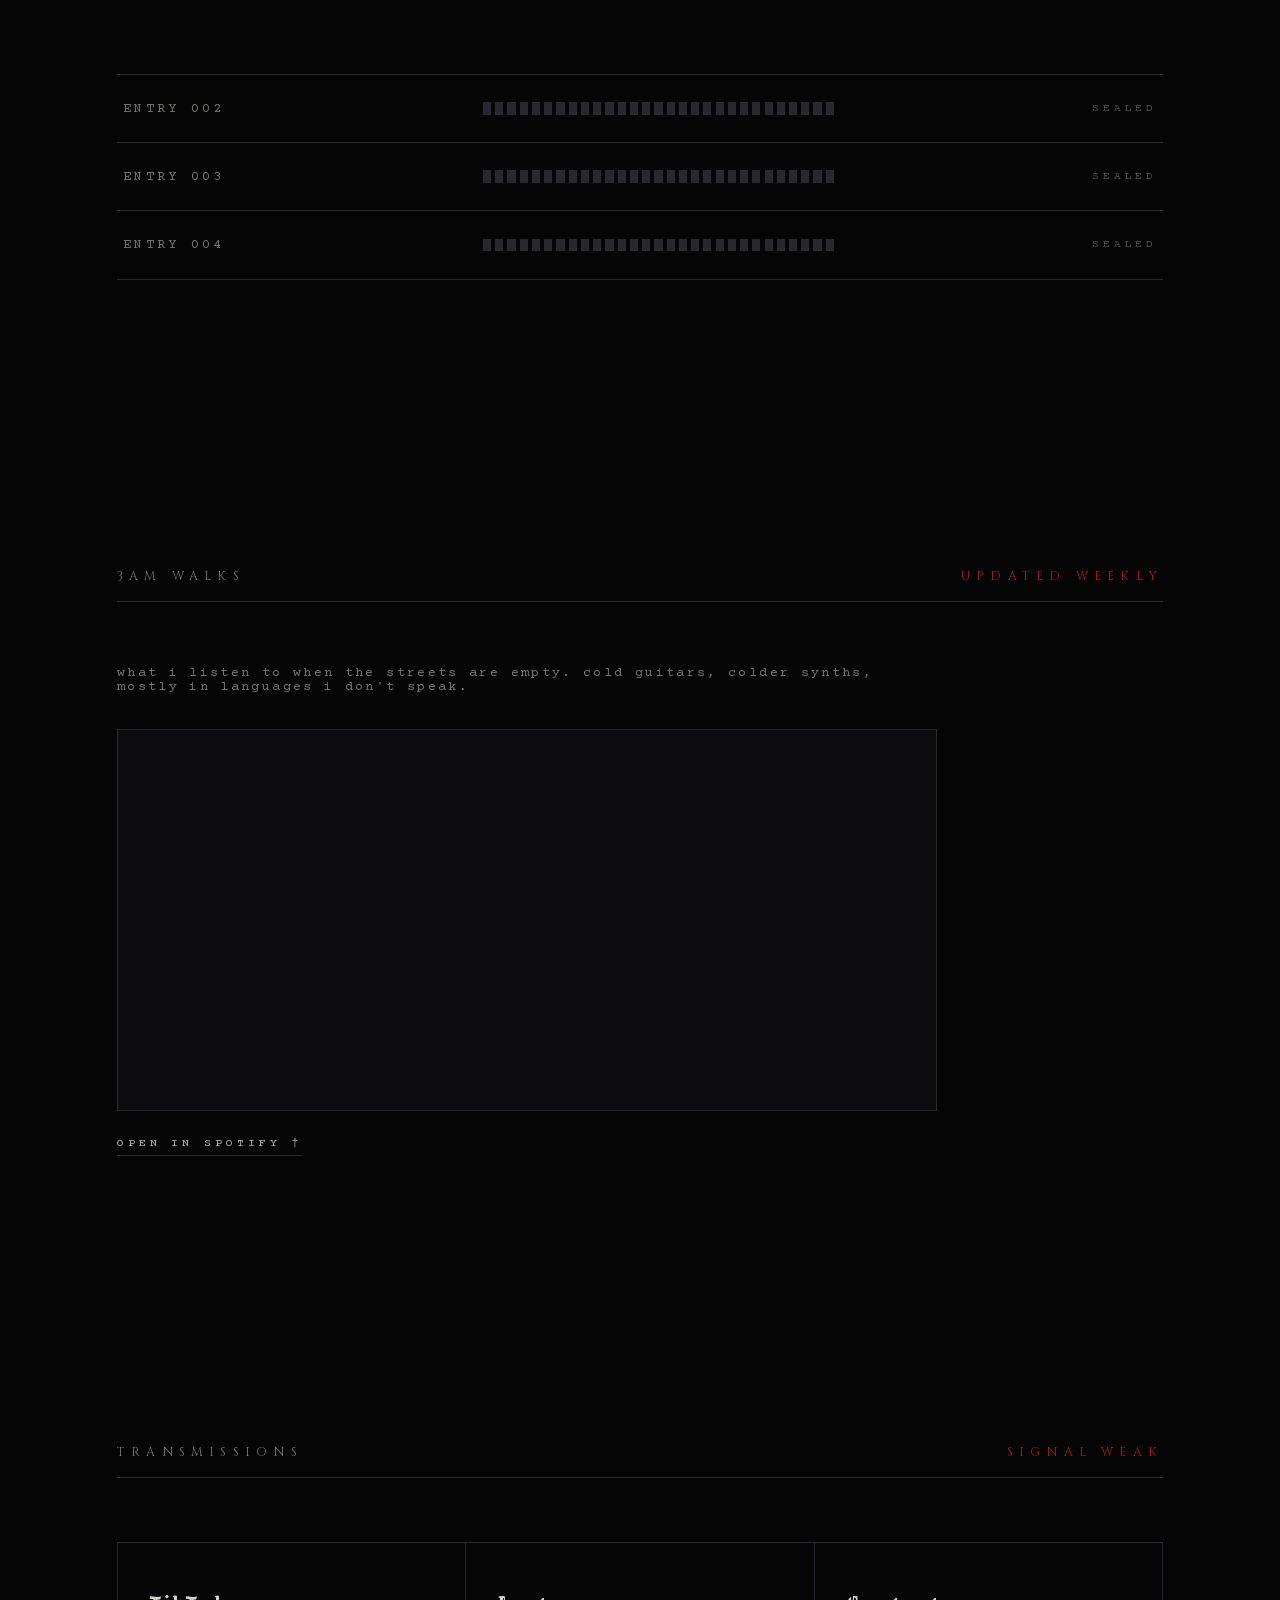
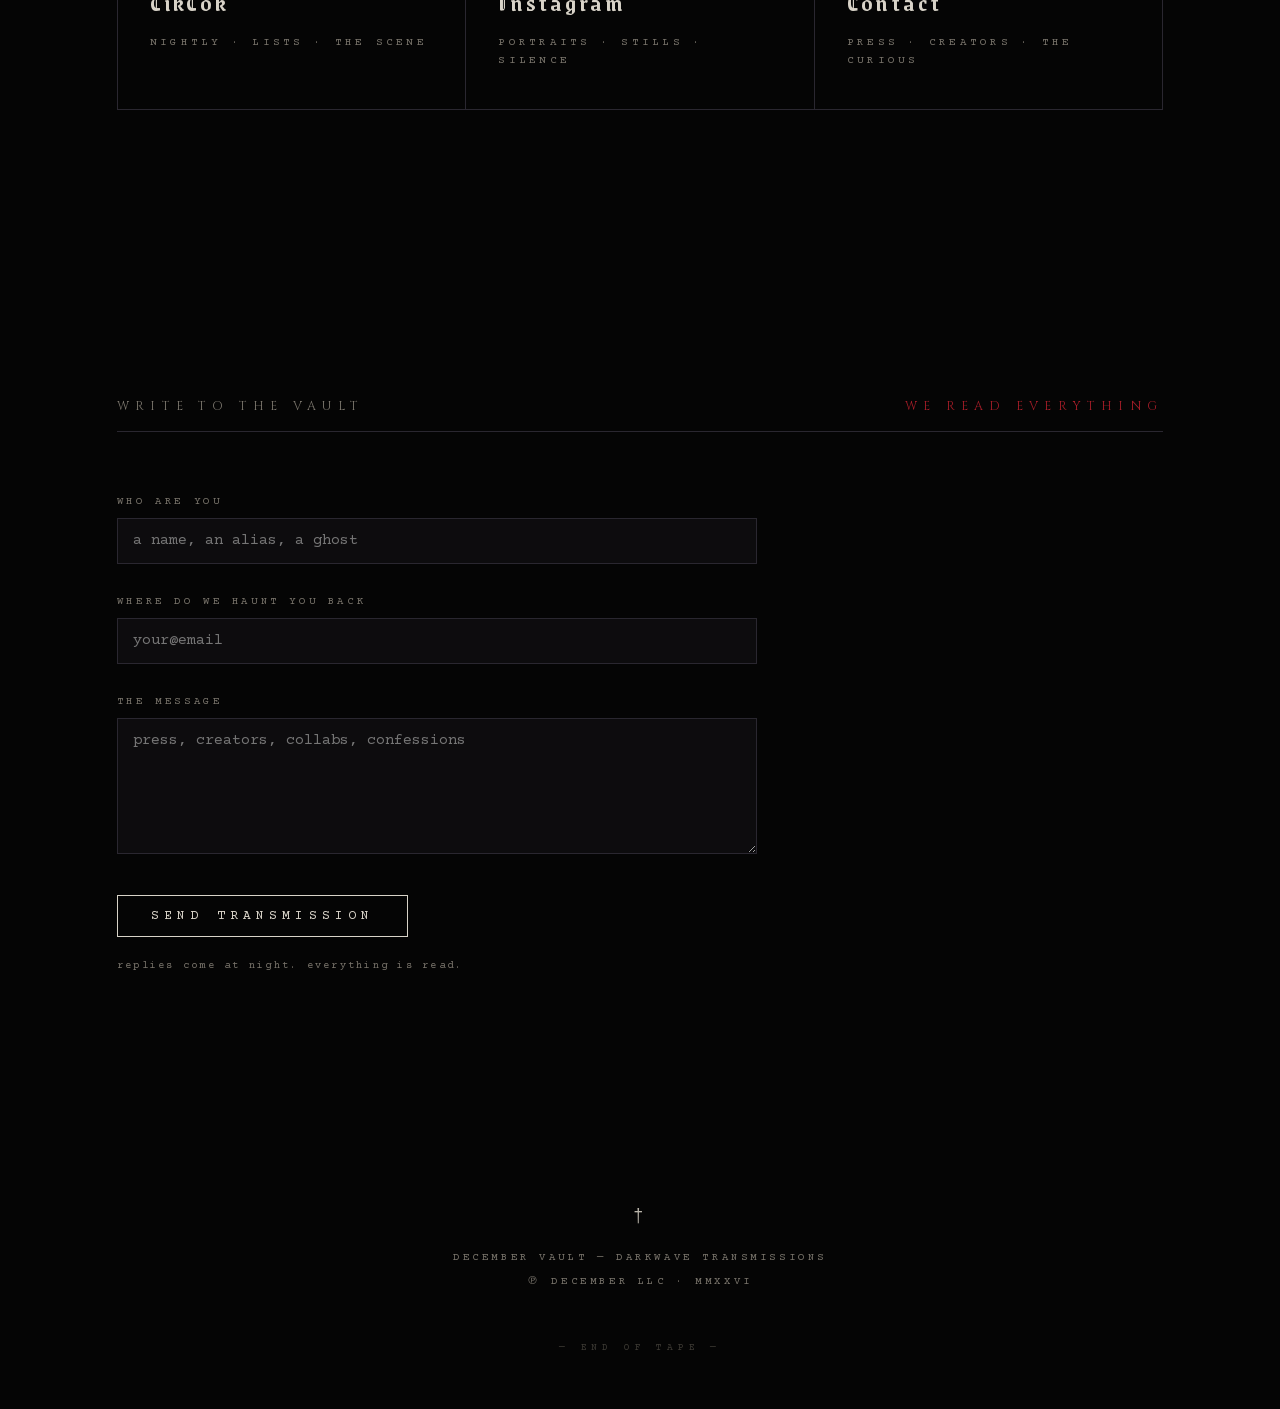
==== commit b269477f: "feat: add Batcave logo and social preview assets" ====
--- a/index.html
+++ b/index.html
@@ -5,10 +5,45 @@
 <meta name="viewport" content="width=device-width, initial-scale=1.0">
 <title>DECEMBER VAULT — † tarnished silver †</title>
 <meta name="description" content="December Vault. Darkwave. VAULT 001 — SHEGOTLUCKY — unseals 04.09.2026.">
+<meta name="robots" content="index,follow,max-image-preview:large">
+<meta name="theme-color" content="#050505">
+<link rel="canonical" href="https://december-llc.com/">
+<link rel="icon" href="/favicon.ico" sizes="any">
+<link rel="icon" type="image/png" sizes="192x192" href="/assets/favicon-192.png">
+<link rel="icon" type="image/png" sizes="512x512" href="/assets/favicon-512.png">
+<link rel="apple-touch-icon" sizes="180x180" href="/assets/apple-touch-icon.png">
+<link rel="manifest" href="/site.webmanifest">
 <meta property="og:title" content="DECEMBER VAULT">
 <meta property="og:description" content="VAULT 001 — SHEGOTLUCKY — unseals 04.09.2026">
-<meta property="og:image" content="https://december-llc.com/assets/cover-001.jpg?v=2">
+<meta property="og:type" content="website">
+<meta property="og:site_name" content="December Vault">
+<meta property="og:url" content="https://december-llc.com/">
+<meta property="og:image" content="https://december-llc.com/assets/december-vault-social-preview.jpg?v=1">
+<meta property="og:image:secure_url" content="https://december-llc.com/assets/december-vault-social-preview.jpg?v=1">
+<meta property="og:image:type" content="image/jpeg">
+<meta property="og:image:width" content="1200">
+<meta property="og:image:height" content="630">
+<meta property="og:image:alt" content="December Vault gothic arch symbol and Batcave wordmark">
+<meta name="twitter:card" content="summary_large_image">
+<meta name="twitter:title" content="DECEMBER VAULT">
+<meta name="twitter:description" content="VAULT 001 — SHEGOTLUCKY — unseals 04.09.2026">
+<meta name="twitter:image" content="https://december-llc.com/assets/december-vault-social-preview.jpg?v=1">
+<meta name="twitter:image:alt" content="December Vault gothic arch symbol and Batcave wordmark">
 <link rel="stylesheet" href="fonts/fonts.css">
+<script type="application/ld+json">
+{
+  "@context": "https://schema.org",
+  "@type": "MusicGroup",
+  "name": "December Vault",
+  "url": "https://december-llc.com/",
+  "logo": "https://december-llc.com/assets/december-vault-symbol.png",
+  "image": "https://december-llc.com/assets/december-vault-social-preview.jpg",
+  "sameAs": [
+    "https://www.tiktok.com/@decemberllc",
+    "https://www.instagram.com/decembervault/"
+  ]
+}
+</script>
 <style>
 :root{
   --black:#050505;
@@ -76,13 +111,11 @@
   background:#8c1420;animation:recblink 1.6s steps(1) infinite;
 }
 @keyframes recblink{50%{opacity:.15}}
-.wordmark{
-  font-family:'UnifrakturMaguntia',serif;font-weight:400;
-  font-size:clamp(3.4rem,11vw,9.5rem);
-  letter-spacing:.02em;line-height:.92;color:var(--bone);
-  text-shadow:0 0 34px rgba(216,211,200,.18);
-}
-.wordmark .thin{font-weight:400;letter-spacing:.03em}
+.brand-lockup{margin:0;width:max-content;max-width:100%}
+.brand-logo{
+  display:block;width:clamp(260px,34vw,440px);max-width:78vw;height:auto;
+  filter:drop-shadow(0 0 24px rgba(216,211,200,.16));
+}
 .motto{
   font-family:'UnifrakturMaguntia',serif;
   color:var(--ash);font-size:clamp(1.05rem,2.6vw,1.6rem);
@@ -296,7 +329,7 @@
   section{padding:11vh 7vw}
   .hero-inner{padding:0 7vw 7vh}
   .rec{font-size:.58rem;letter-spacing:.22em;margin-bottom:1.6rem}
-  .wordmark{font-size:clamp(3.2rem,17vw,5rem)}
+  .brand-logo{width:min(74vw,330px);max-width:none}
   .motto{font-size:1.1rem;margin-top:1rem}
   .hero-meta{gap:.55rem 1.6rem;margin-top:2.2rem;font-size:.62rem;letter-spacing:.16em}
   .scroll-hint{display:none}
@@ -348,7 +381,7 @@
   <canvas id="rain"></canvas>
   <div class="hero-inner">
     <div class="rec">VLT · ARCHIVE FEED · TRANSMISSION LIVE</div>
-    <h1 class="wordmark">December<br><span class="thin">Vault</span></h1>
+    <h1 class="brand-lockup"><img class="brand-logo" src="assets/december-vault-logo-white.svg" width="1254" height="1254" alt="December Vault"></h1>
     <div class="motto">† tarnished silver †</div>
     <div class="hero-meta">
       <span>EST. <b>MMXXVI</b></span>
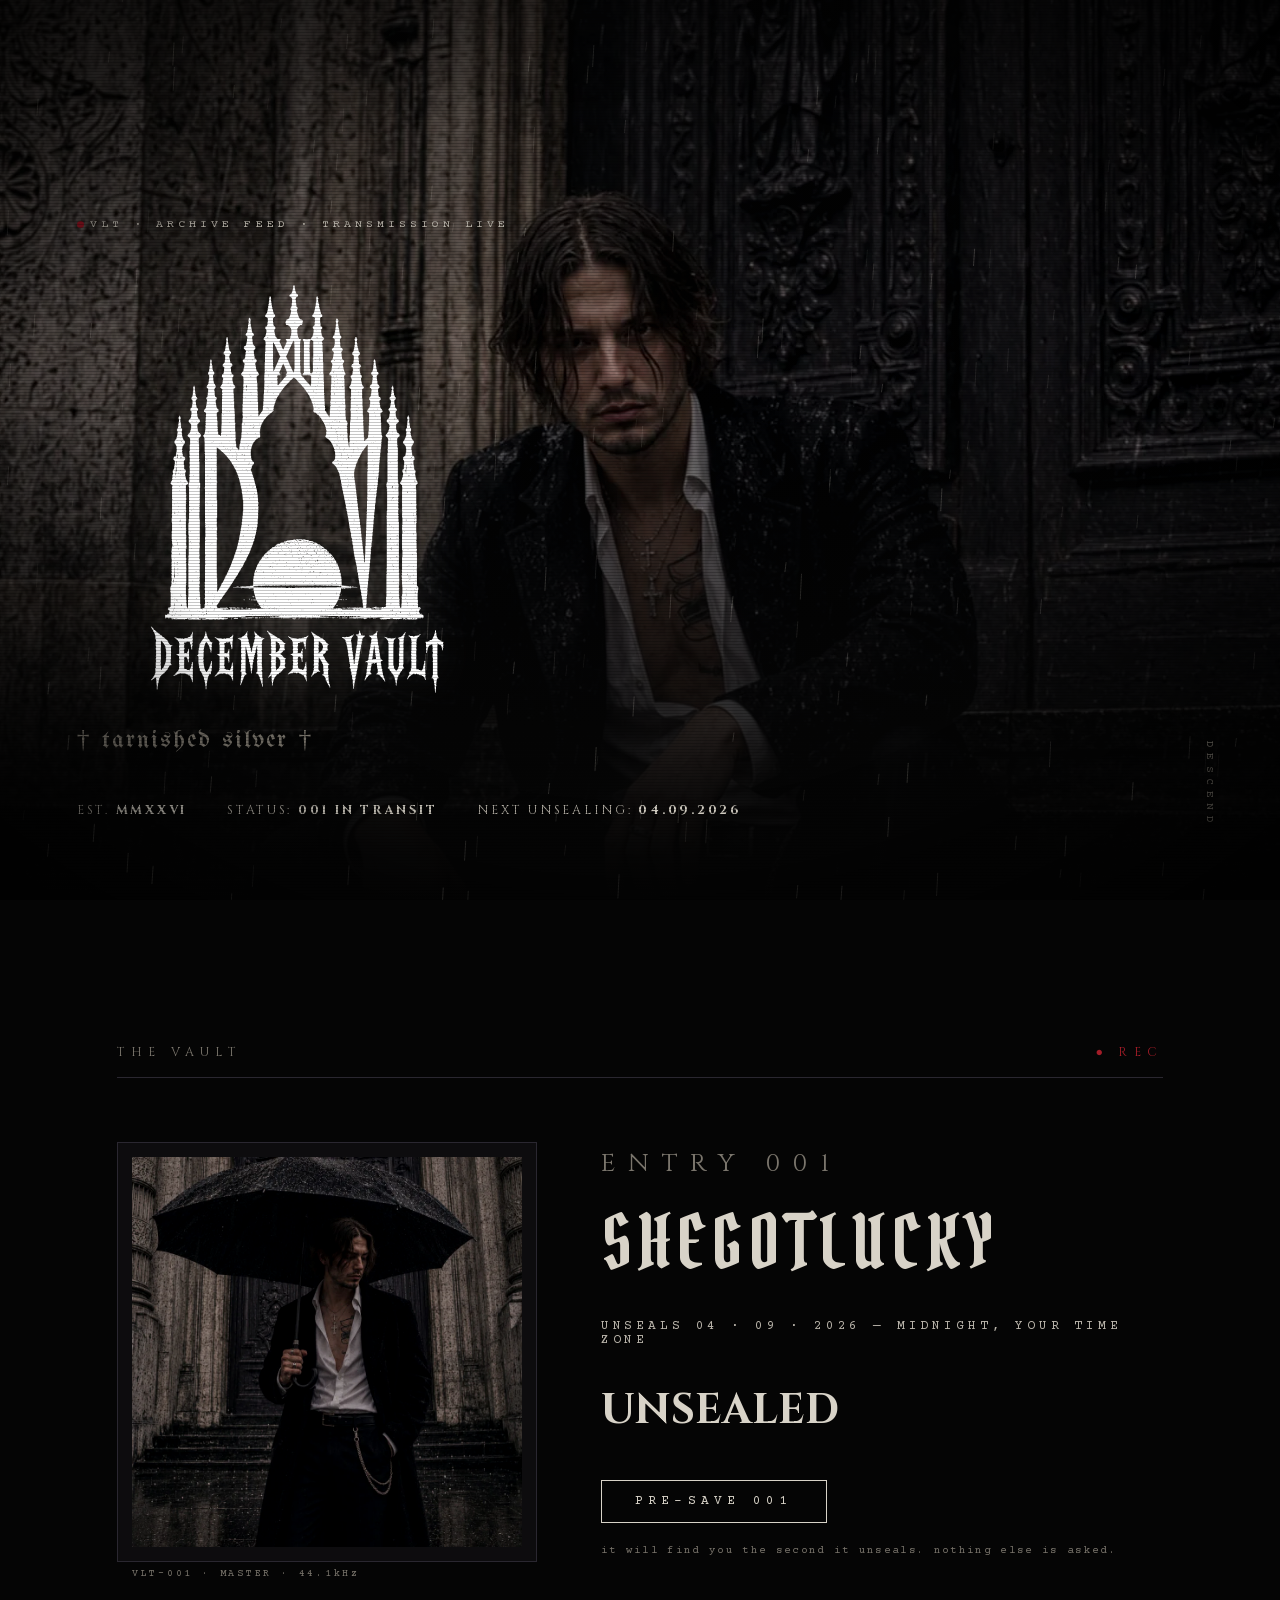
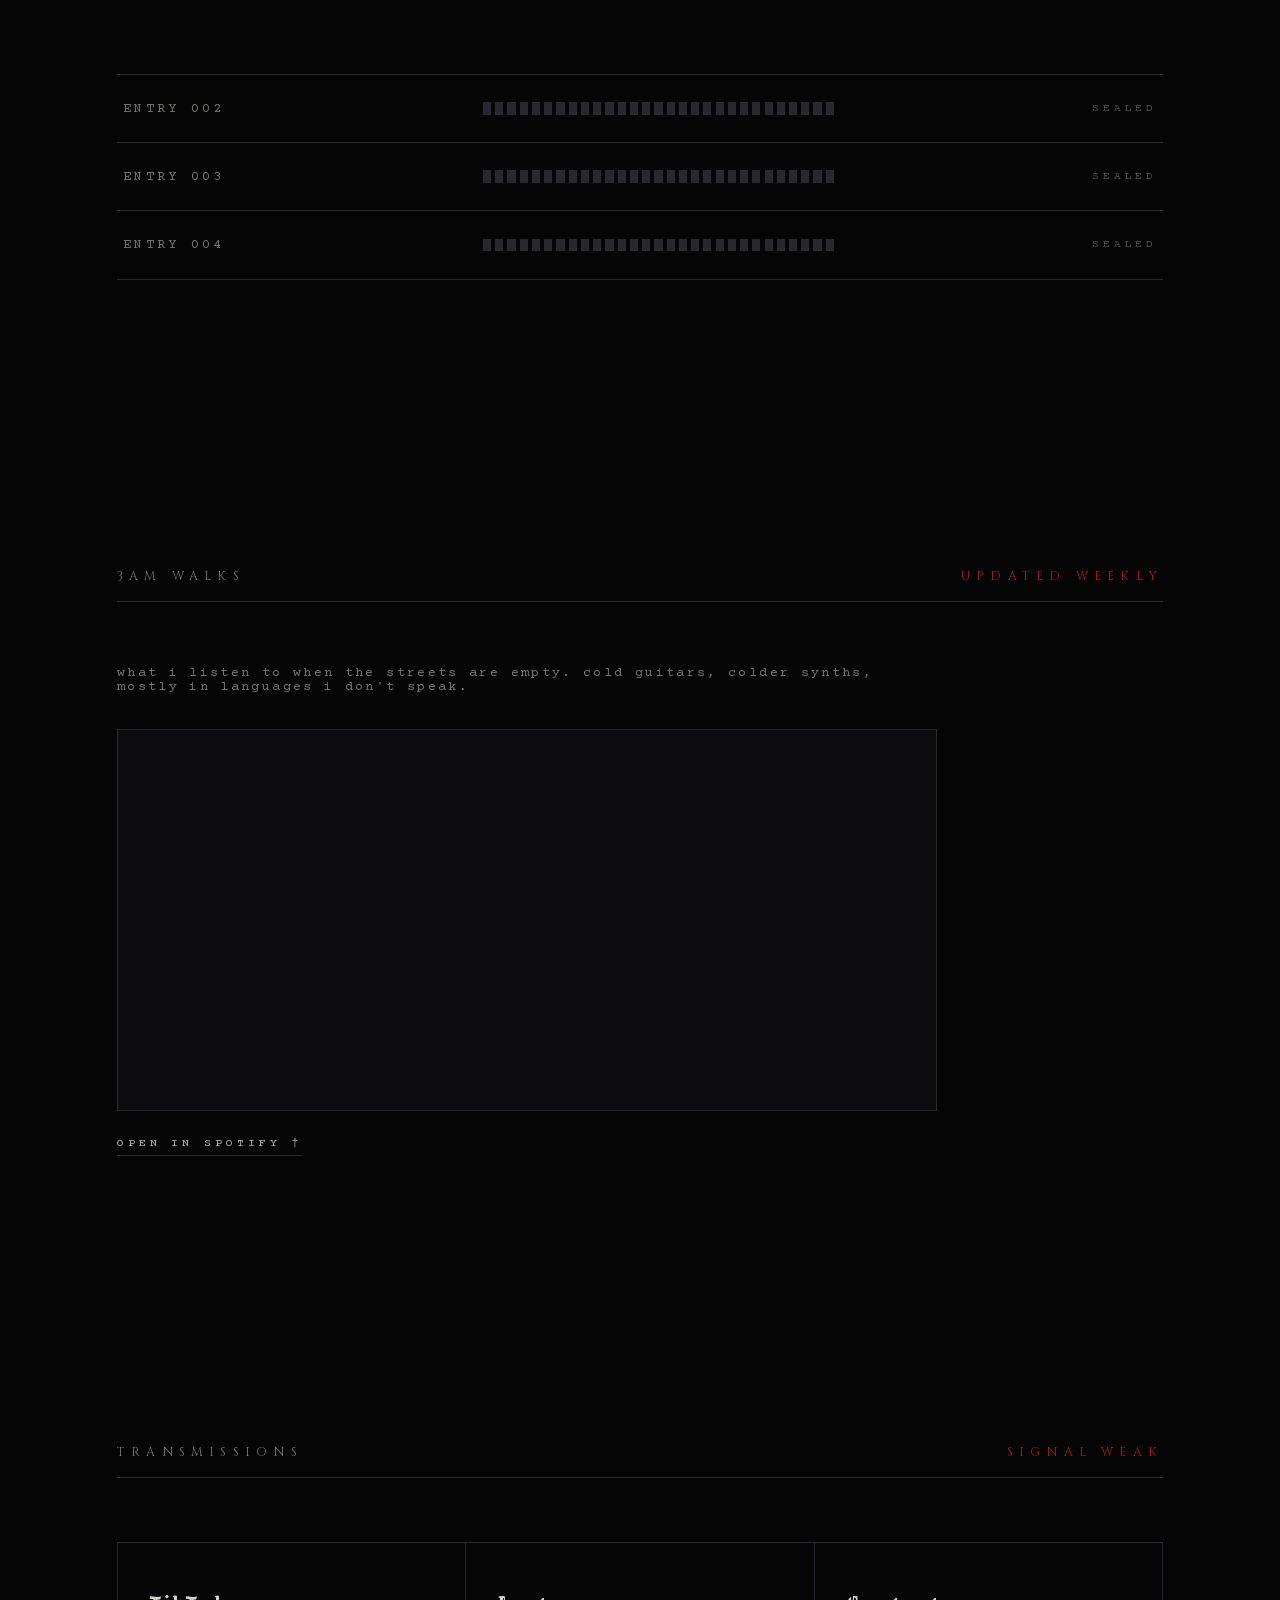
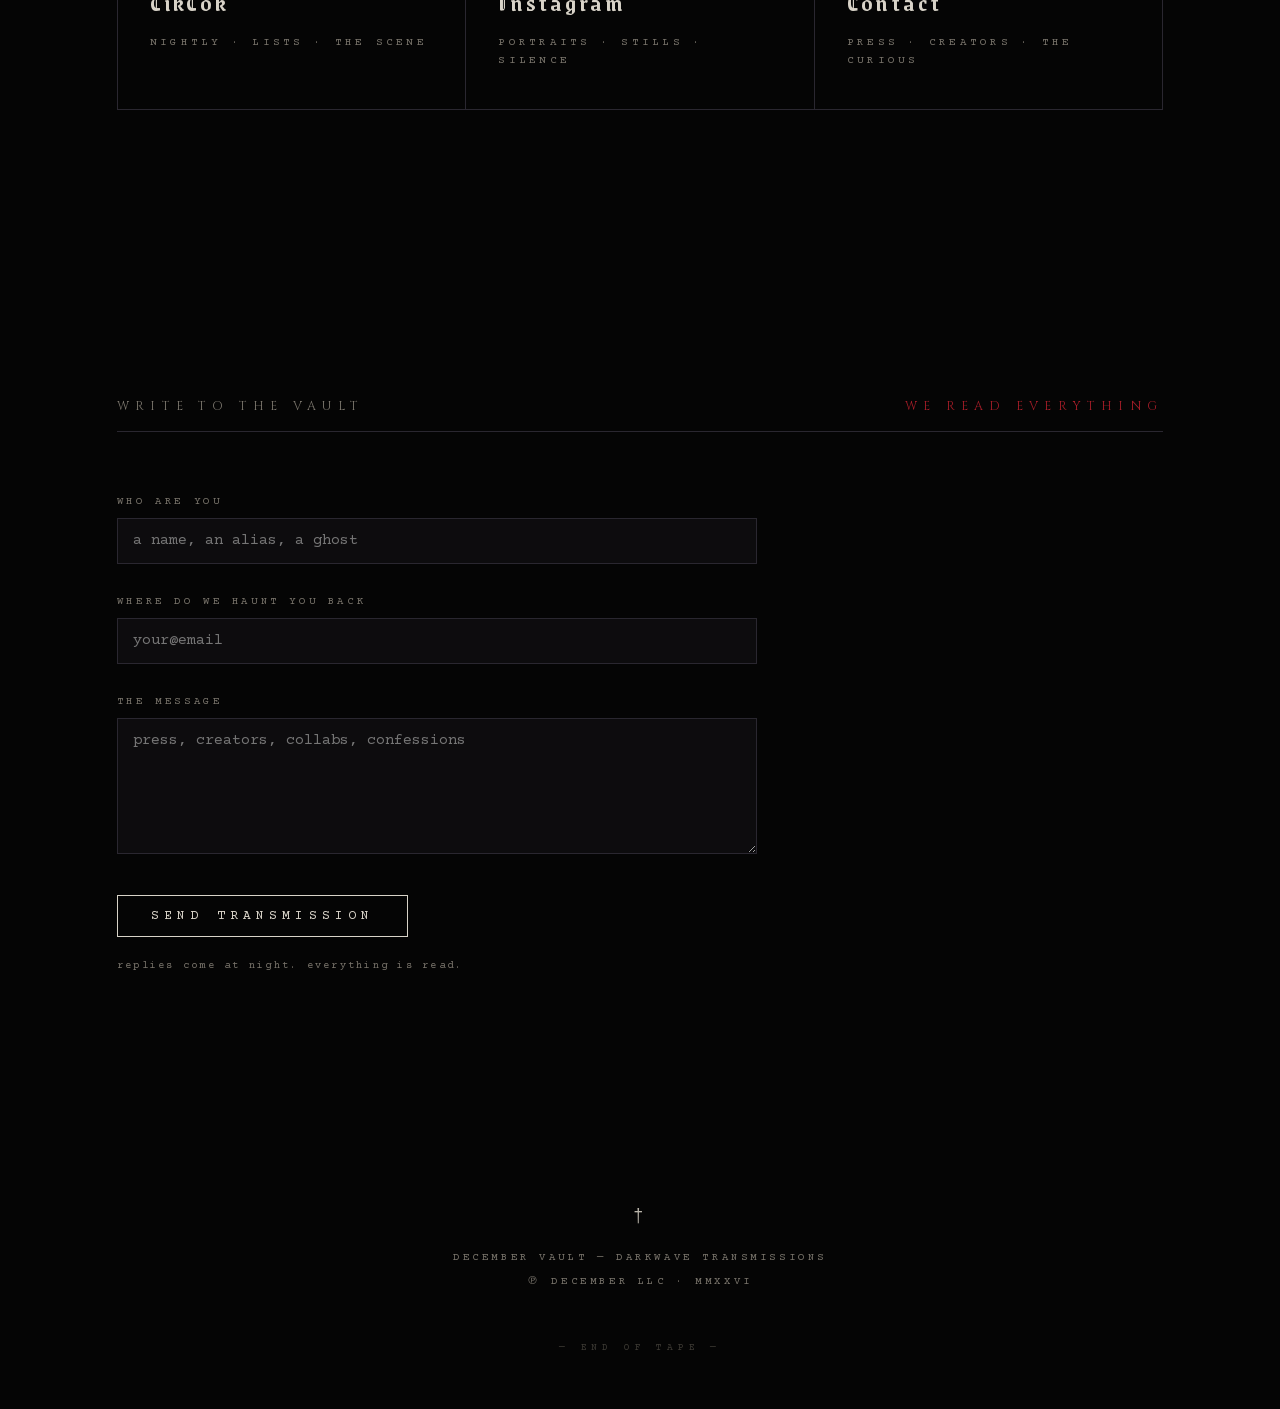
==== commit 66575a64: "fix: refresh Batcave favicon across browsers" ====
--- a/index.html
+++ b/index.html
@@ -8,10 +8,15 @@
 <meta name="robots" content="index,follow,max-image-preview:large">
 <meta name="theme-color" content="#050505">
 <link rel="canonical" href="https://december-llc.com/">
-<link rel="icon" href="/favicon.ico" sizes="any">
-<link rel="icon" type="image/png" sizes="192x192" href="/assets/favicon-192.png">
-<link rel="icon" type="image/png" sizes="512x512" href="/assets/favicon-512.png">
-<link rel="apple-touch-icon" sizes="180x180" href="/assets/apple-touch-icon.png">
+<link rel="shortcut icon" type="image/x-icon" href="/favicon-batcave.ico?v=2">
+<link rel="icon" type="image/x-icon" sizes="16x16 32x32 48x48" href="/favicon-batcave.ico?v=2">
+<link rel="icon" type="image/png" sizes="32x32" href="/assets/favicon-batcave-32.png?v=2">
+<link rel="icon" type="image/png" sizes="48x48" href="/assets/favicon-batcave-48.png?v=2">
+<link rel="icon" type="image/png" sizes="192x192" href="/assets/favicon-192.png?v=2">
+<link rel="icon" type="image/png" sizes="512x512" href="/assets/favicon-512.png?v=2">
+<link rel="apple-touch-icon" sizes="180x180" href="/assets/apple-touch-icon.png?v=2">
+<link rel="mask-icon" href="/assets/december-vault-symbol-black.svg?v=2" color="#d8d3c8">
+<meta name="msapplication-TileColor" content="#050505">
 <link rel="manifest" href="/site.webmanifest">
 <meta property="og:title" content="DECEMBER VAULT">
 <meta property="og:description" content="VAULT 001 — SHEGOTLUCKY — unseals 04.09.2026">
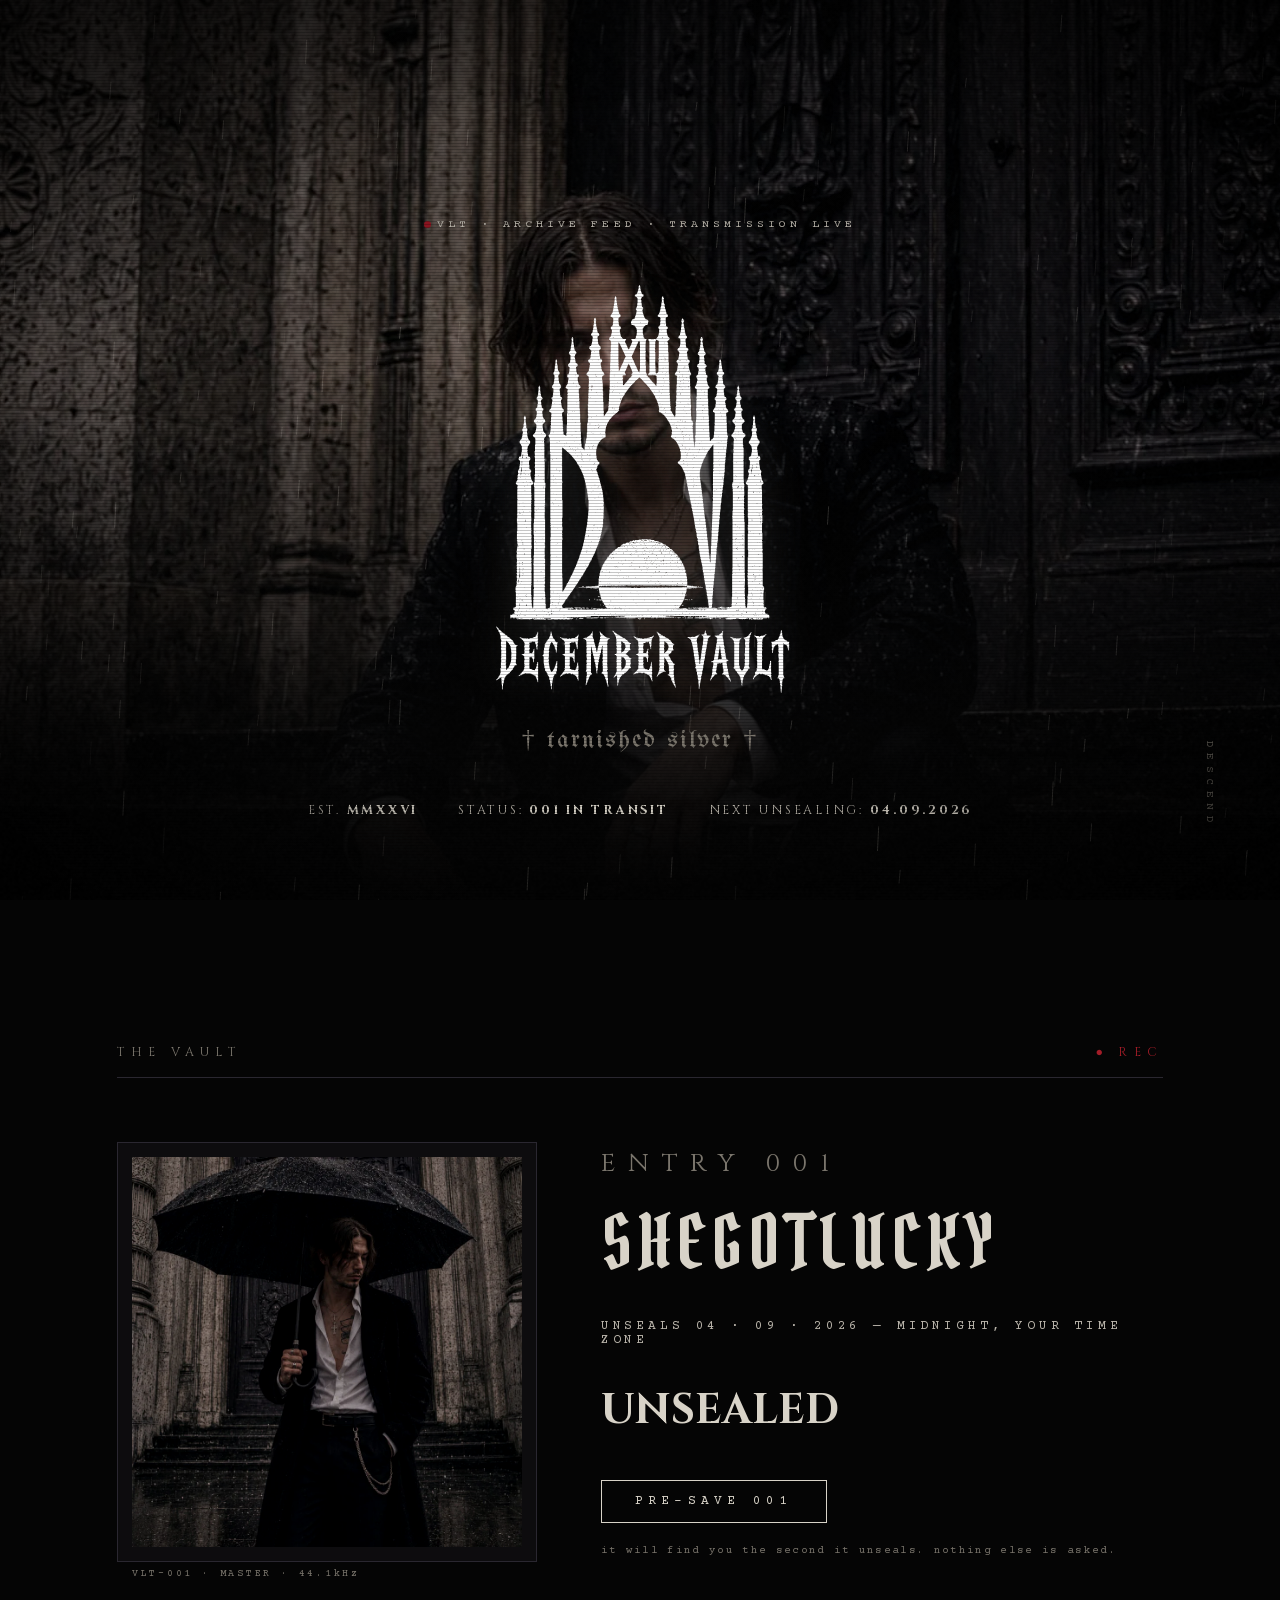
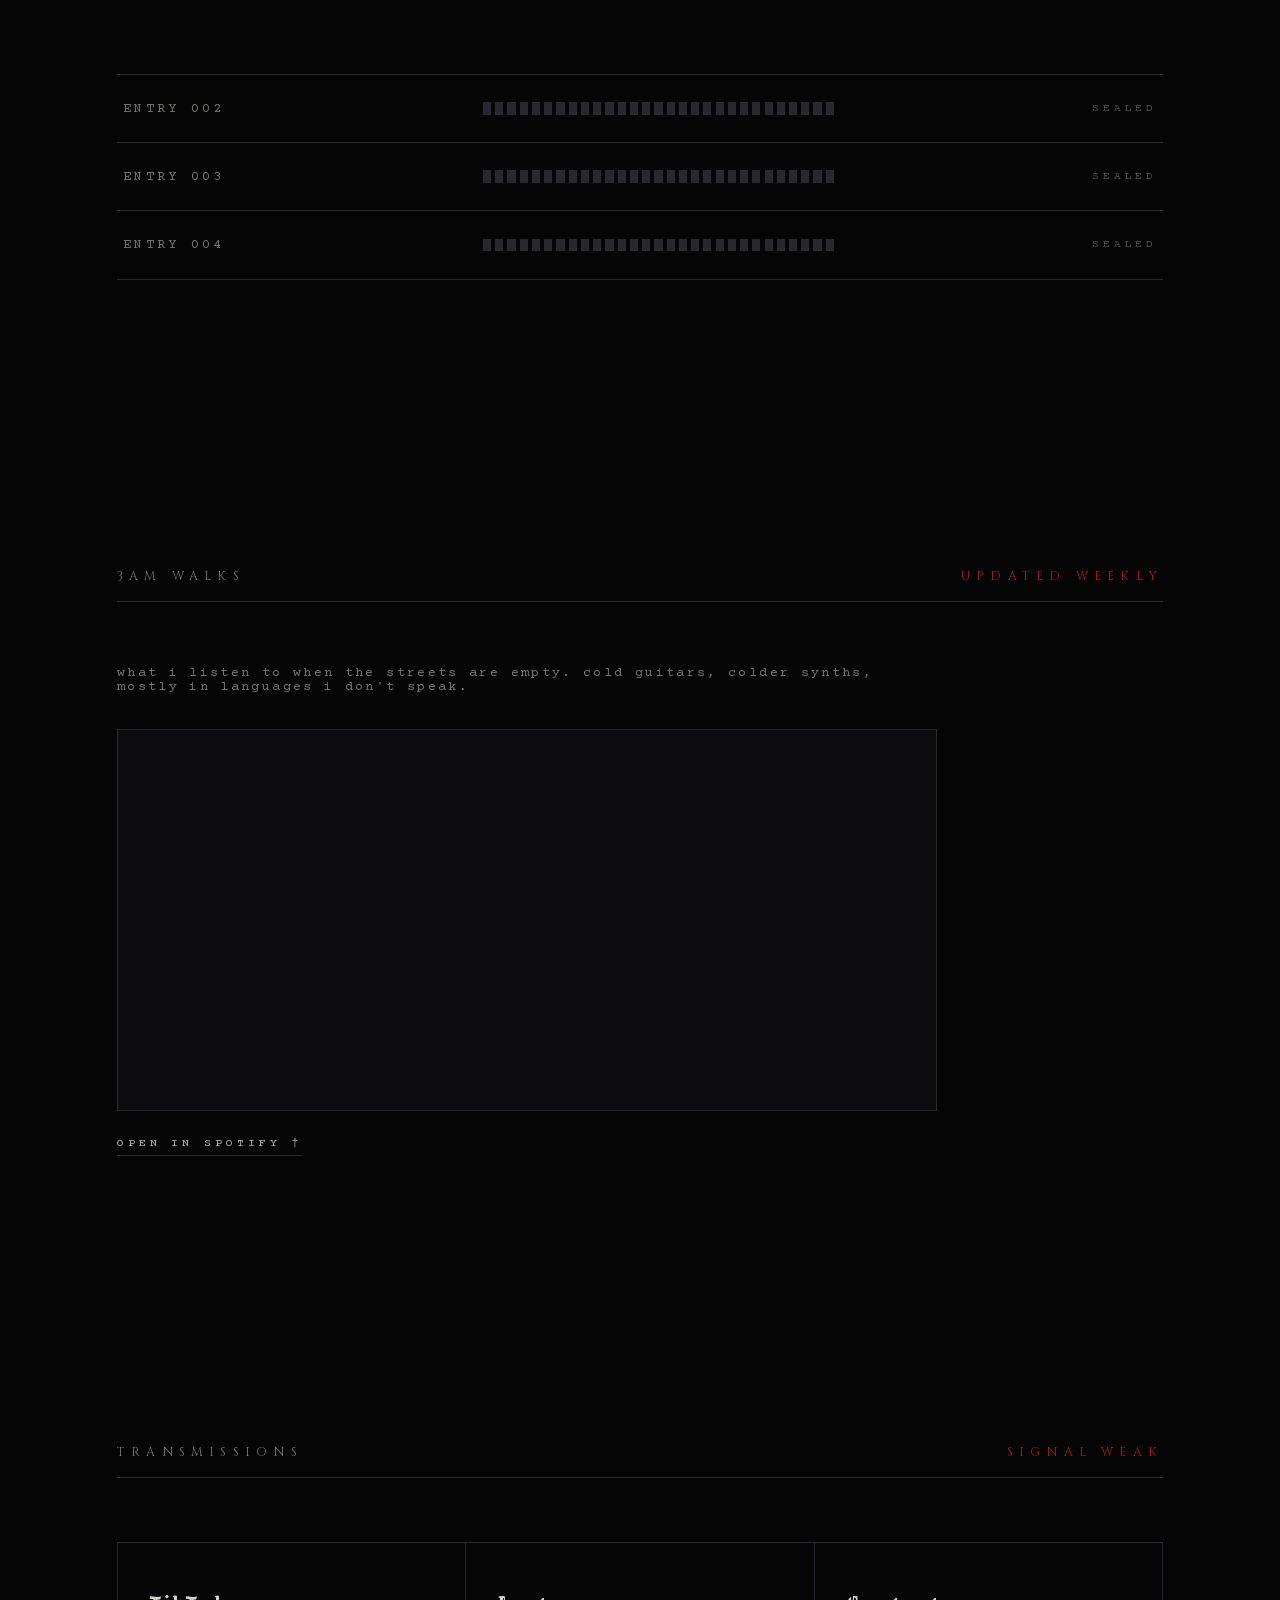
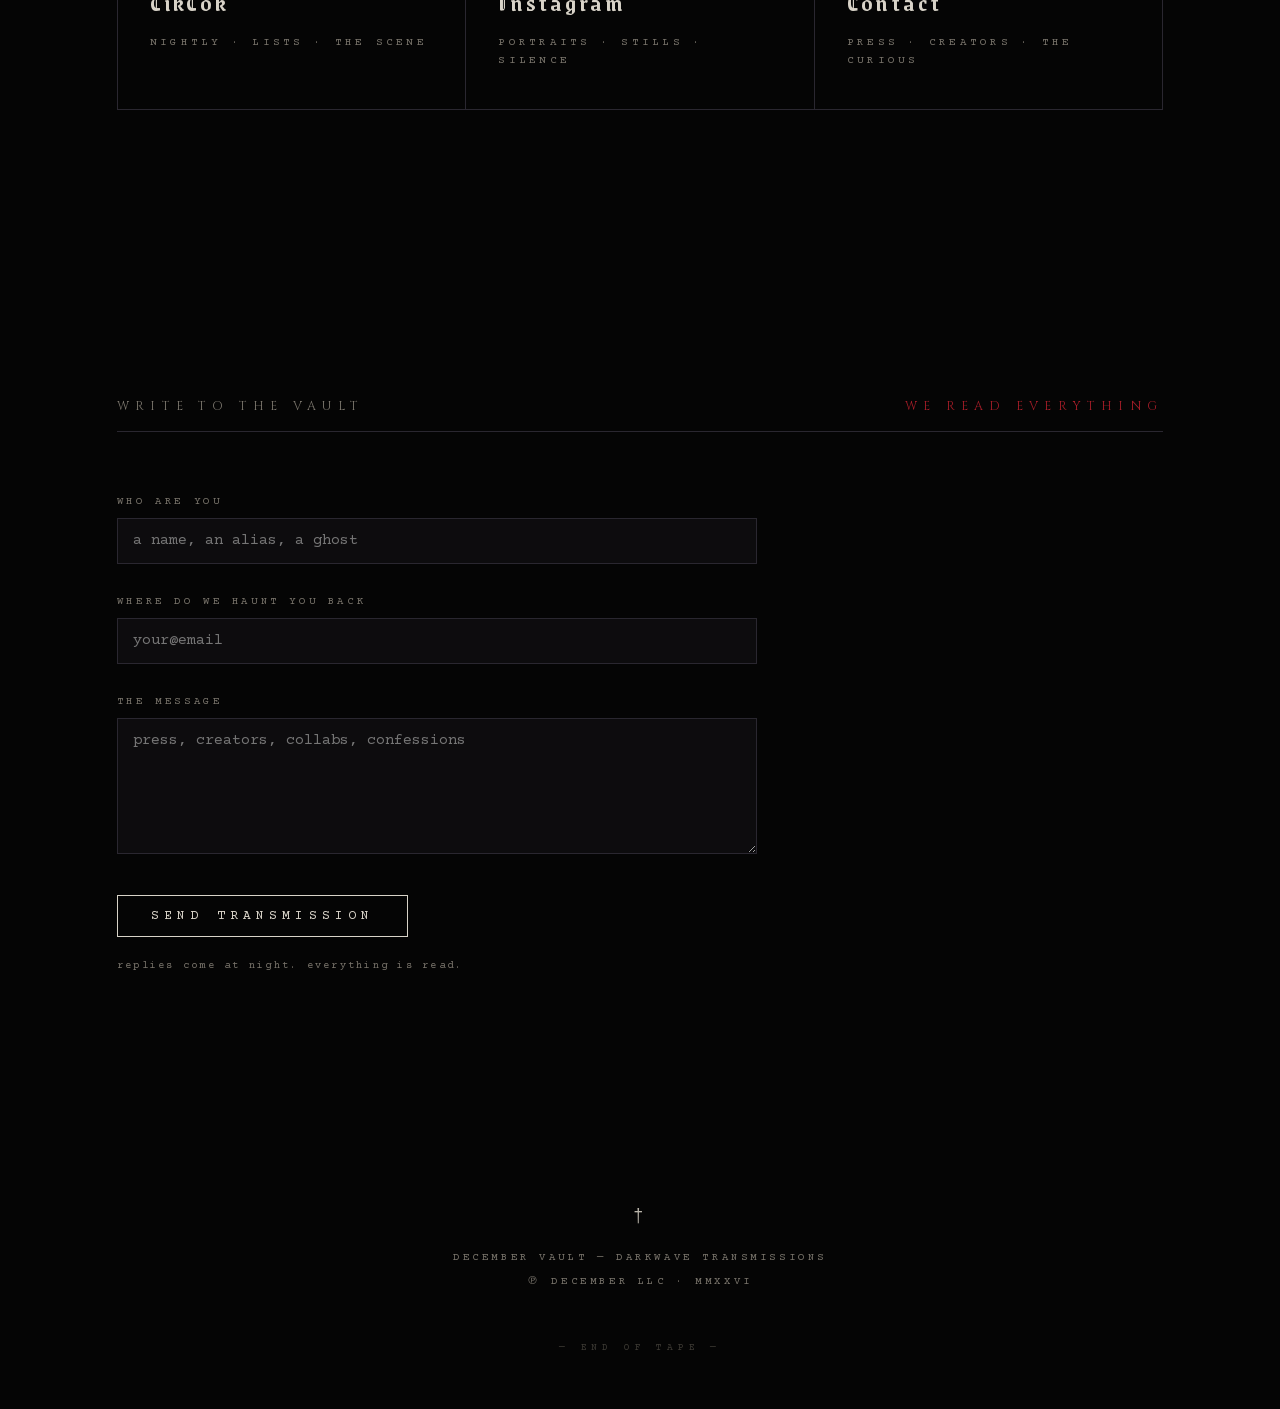
==== commit 7abb06a9: "fix: center hero lockup on mobile" ====
--- a/index.html
+++ b/index.html
@@ -105,7 +105,10 @@
 @keyframes slowpush{from{transform:scale(1.04)}to{transform:scale(1.11)}}
 .hero-shade{position:absolute;inset:0;background:linear-gradient(180deg,rgba(5,5,5,.55) 0%,rgba(5,5,5,.1) 40%,rgba(5,5,5,.92) 88%,var(--black) 100%)}
 #rain{position:absolute;inset:0;pointer-events:none}
-.hero-inner{position:relative;z-index:5;padding:0 6vw 9vh;max-width:1200px}
+.hero-inner{
+  position:relative;z-index:5;width:100%;max-width:1200px;margin:0 auto;
+  padding:0 6vw 9vh;display:flex;flex-direction:column;align-items:center;text-align:center;
+}
 .rec{
   display:flex;align-items:center;gap:.5em;
   font-size:.72rem;letter-spacing:.35em;color:var(--silver);
@@ -127,7 +130,7 @@
   margin-top:1.4rem;letter-spacing:.08em;
 }
 .hero-meta{
-  display:flex;flex-wrap:wrap;gap:2.5rem;margin-top:3rem;
+  display:flex;flex-wrap:wrap;justify-content:center;gap:2.5rem;margin-top:3rem;
   font-family:'Cinzel',serif;font-size:.78rem;letter-spacing:.22em;text-transform:uppercase;color:var(--silver);
 }
 .hero-meta span b{color:var(--bone);font-weight:700}
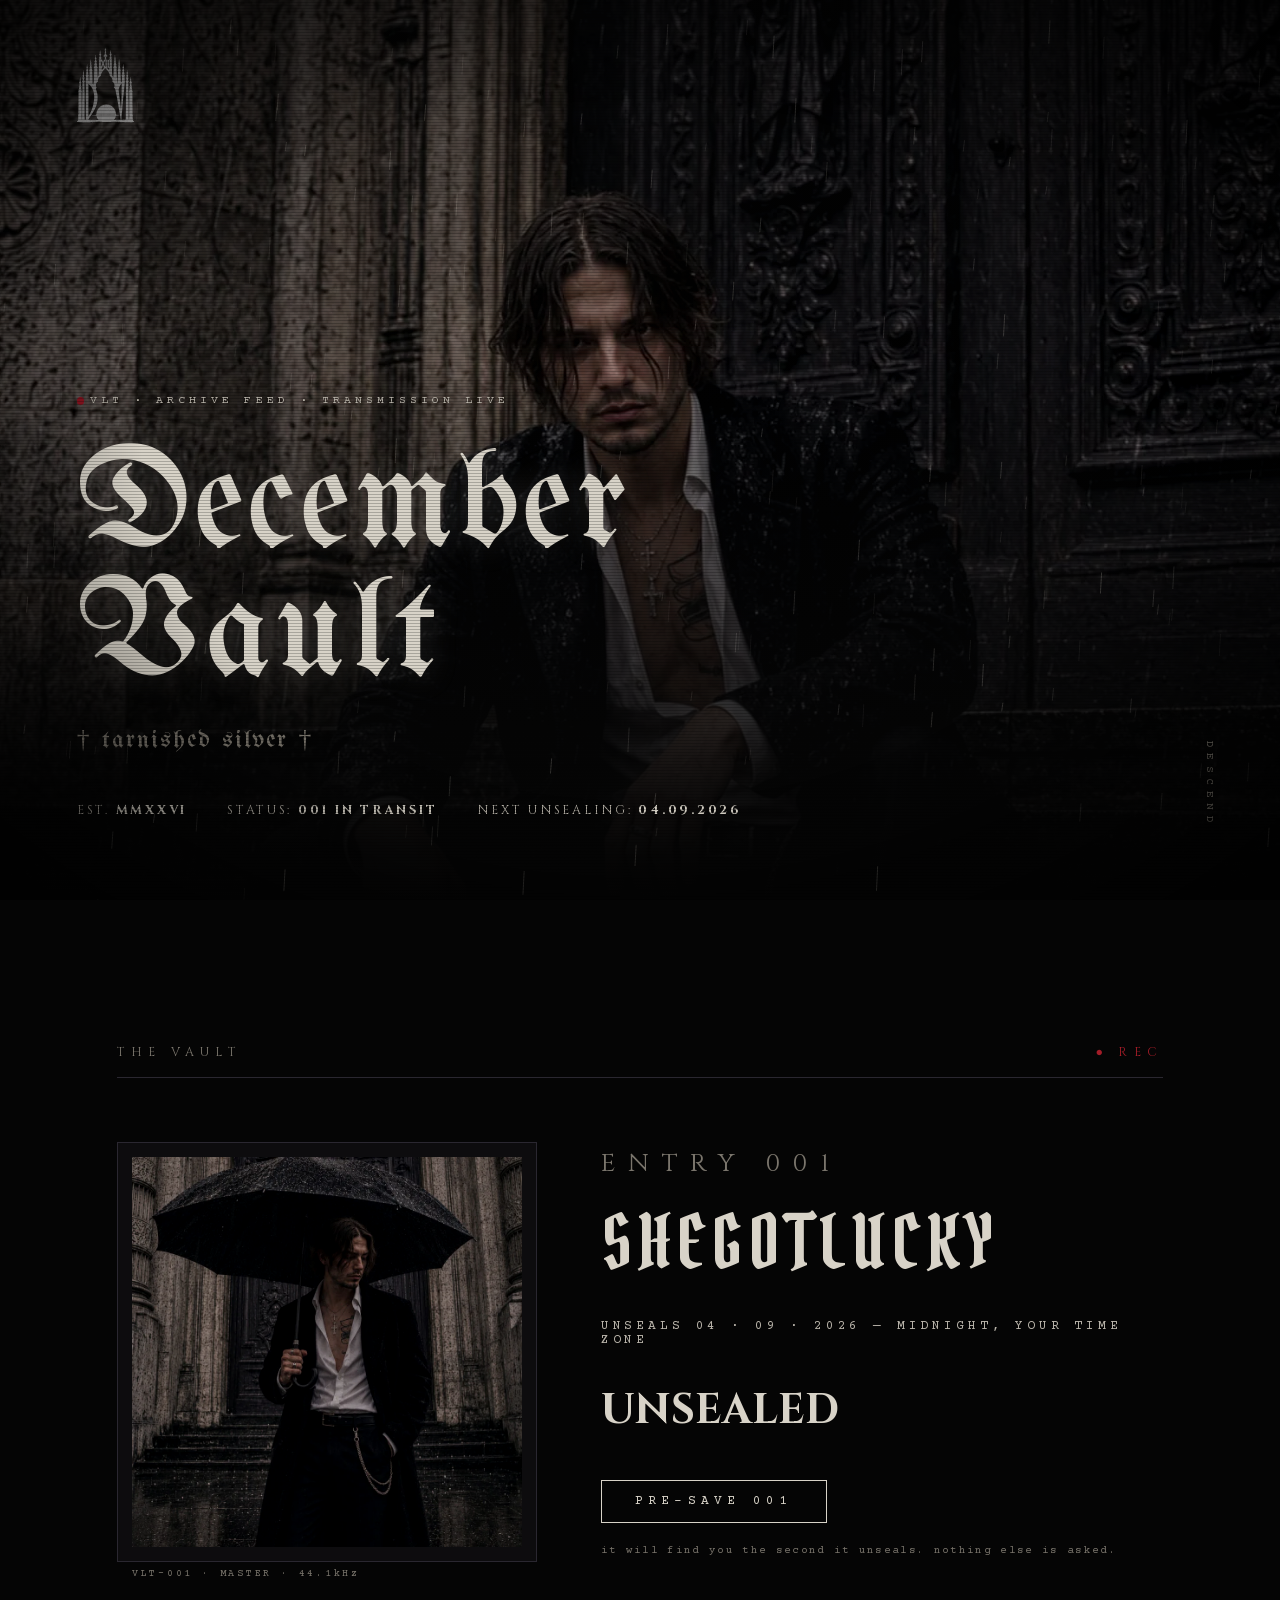
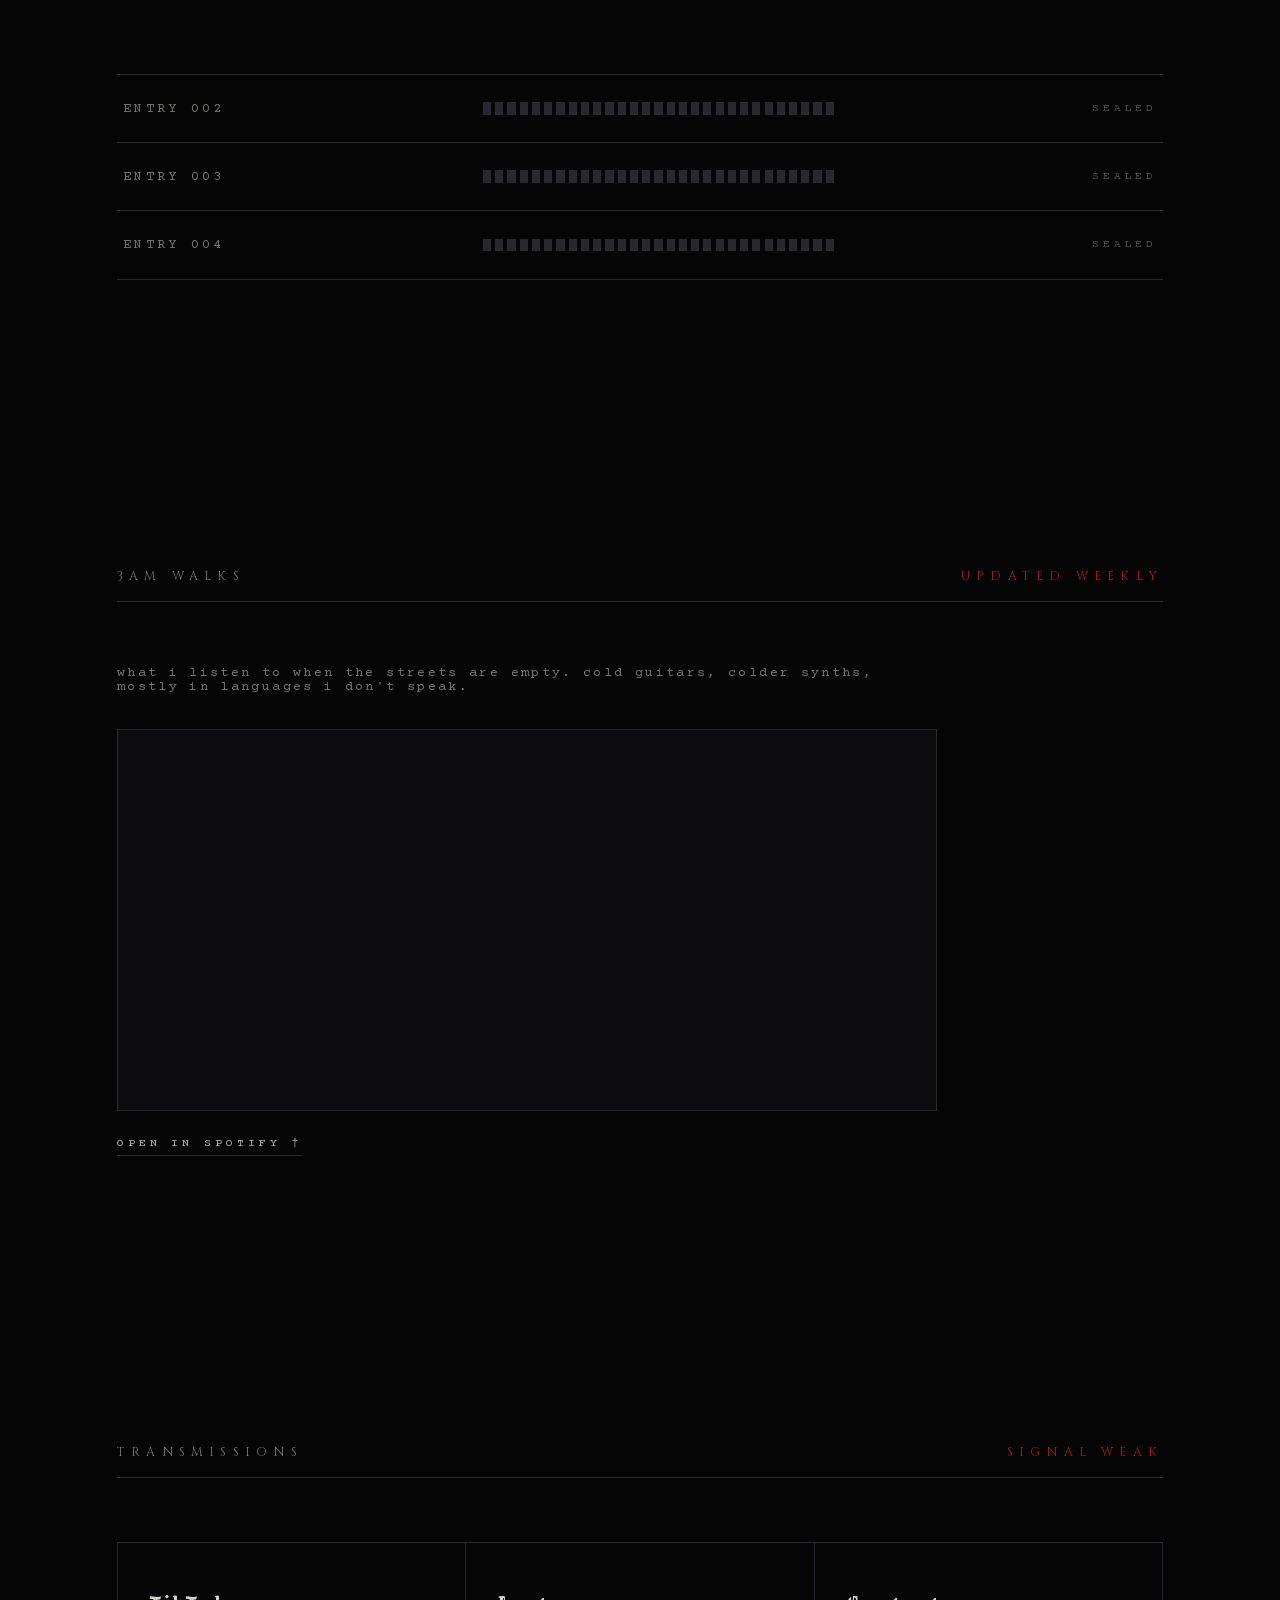
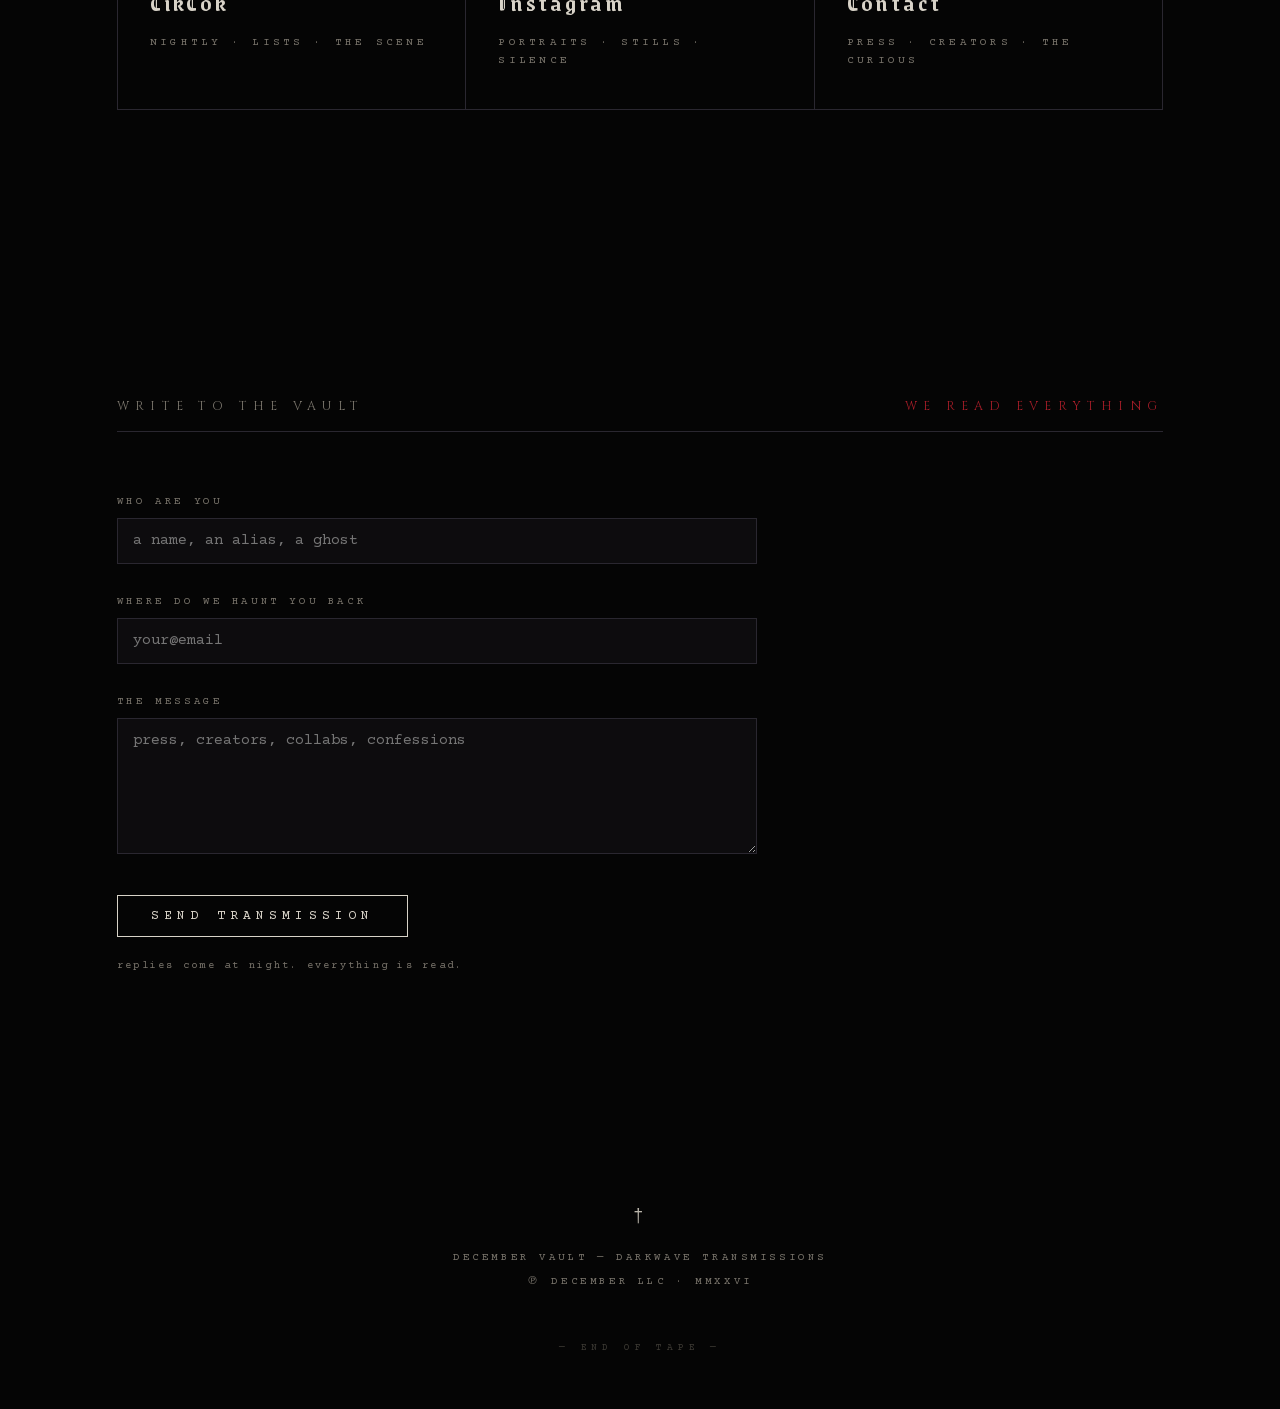
==== commit e8640c55: "fix: restore original hero and use subtle brand mark" ====
--- a/index.html
+++ b/index.html
@@ -105,9 +105,11 @@
 @keyframes slowpush{from{transform:scale(1.04)}to{transform:scale(1.11)}}
 .hero-shade{position:absolute;inset:0;background:linear-gradient(180deg,rgba(5,5,5,.55) 0%,rgba(5,5,5,.1) 40%,rgba(5,5,5,.92) 88%,var(--black) 100%)}
 #rain{position:absolute;inset:0;pointer-events:none}
-.hero-inner{
-  position:relative;z-index:5;width:100%;max-width:1200px;margin:0 auto;
-  padding:0 6vw 9vh;display:flex;flex-direction:column;align-items:center;text-align:center;
+.hero-inner{position:relative;z-index:5;padding:0 6vw 9vh;max-width:1200px}
+.hero-mark{
+  position:absolute;left:6vw;top:5vh;z-index:6;
+  display:block;width:clamp(52px,4.5vw,76px);height:auto;opacity:.72;
+  filter:drop-shadow(0 0 18px rgba(216,211,200,.14));
 }
 .rec{
   display:flex;align-items:center;gap:.5em;
@@ -119,18 +121,20 @@
   background:#8c1420;animation:recblink 1.6s steps(1) infinite;
 }
 @keyframes recblink{50%{opacity:.15}}
-.brand-lockup{margin:0;width:max-content;max-width:100%}
-.brand-logo{
-  display:block;width:clamp(260px,34vw,440px);max-width:78vw;height:auto;
-  filter:drop-shadow(0 0 24px rgba(216,211,200,.16));
-}
+.wordmark{
+  font-family:'UnifrakturMaguntia',serif;font-weight:400;
+  font-size:clamp(3.4rem,11vw,9.5rem);
+  letter-spacing:.02em;line-height:.92;color:var(--bone);
+  text-shadow:0 0 34px rgba(216,211,200,.18);
+}
+.wordmark .thin{font-weight:400;letter-spacing:.03em}
 .motto{
   font-family:'UnifrakturMaguntia',serif;
   color:var(--ash);font-size:clamp(1.05rem,2.6vw,1.6rem);
   margin-top:1.4rem;letter-spacing:.08em;
 }
 .hero-meta{
-  display:flex;flex-wrap:wrap;justify-content:center;gap:2.5rem;margin-top:3rem;
+  display:flex;flex-wrap:wrap;gap:2.5rem;margin-top:3rem;
   font-family:'Cinzel',serif;font-size:.78rem;letter-spacing:.22em;text-transform:uppercase;color:var(--silver);
 }
 .hero-meta span b{color:var(--bone);font-weight:700}
@@ -336,8 +340,9 @@
 @media(max-width:640px){
   section{padding:11vh 7vw}
   .hero-inner{padding:0 7vw 7vh}
+  .hero-mark{left:7vw;top:4vh;width:48px}
   .rec{font-size:.58rem;letter-spacing:.22em;margin-bottom:1.6rem}
-  .brand-logo{width:min(74vw,330px);max-width:none}
+  .wordmark{font-size:clamp(3.2rem,17vw,5rem)}
   .motto{font-size:1.1rem;margin-top:1rem}
   .hero-meta{gap:.55rem 1.6rem;margin-top:2.2rem;font-size:.62rem;letter-spacing:.16em}
   .scroll-hint{display:none}
@@ -387,9 +392,10 @@
   <div class="hero-img"></div>
   <div class="hero-shade"></div>
   <canvas id="rain"></canvas>
+  <img class="hero-mark" src="assets/december-vault-symbol-white.svg" width="745" height="1005" alt="" aria-hidden="true">
   <div class="hero-inner">
     <div class="rec">VLT · ARCHIVE FEED · TRANSMISSION LIVE</div>
-    <h1 class="brand-lockup"><img class="brand-logo" src="assets/december-vault-logo-white.svg" width="1254" height="1254" alt="December Vault"></h1>
+    <h1 class="wordmark">December<br><span class="thin">Vault</span></h1>
     <div class="motto">† tarnished silver †</div>
     <div class="hero-meta">
       <span>EST. <b>MMXXVI</b></span>
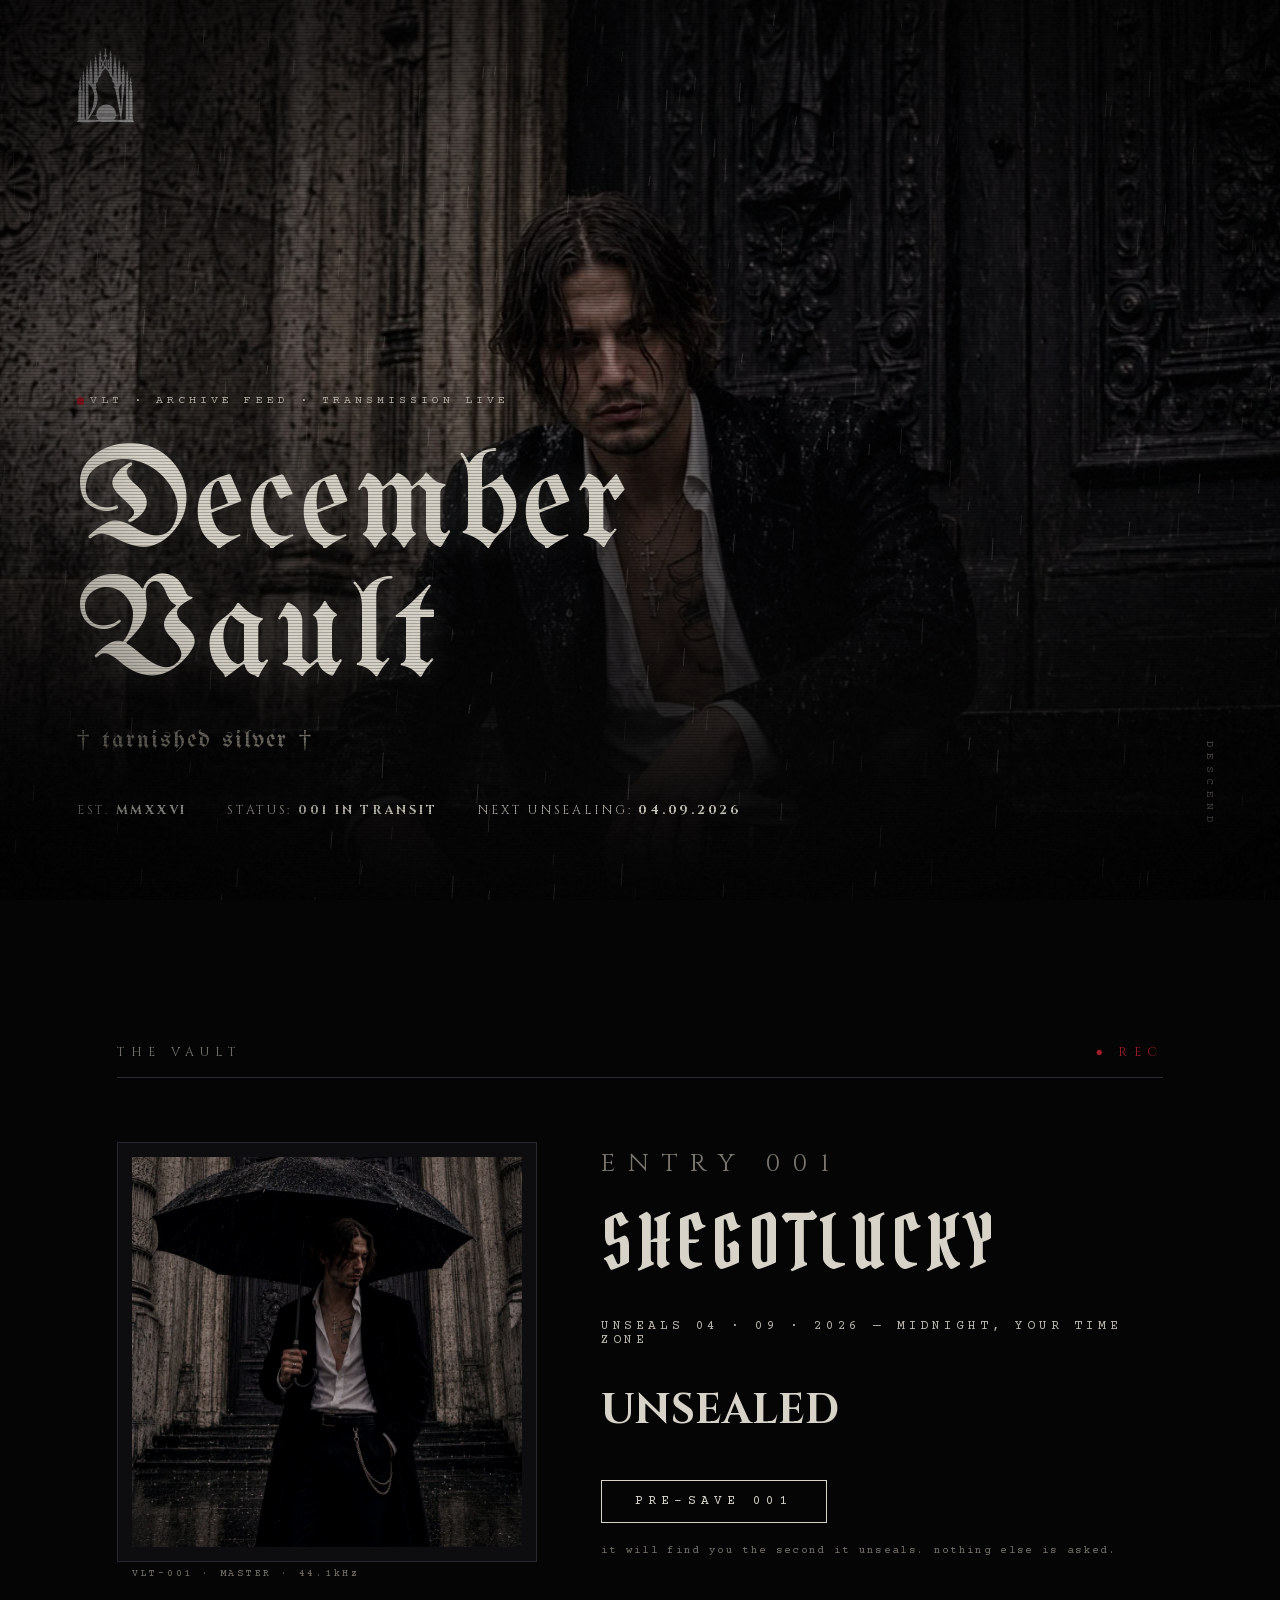
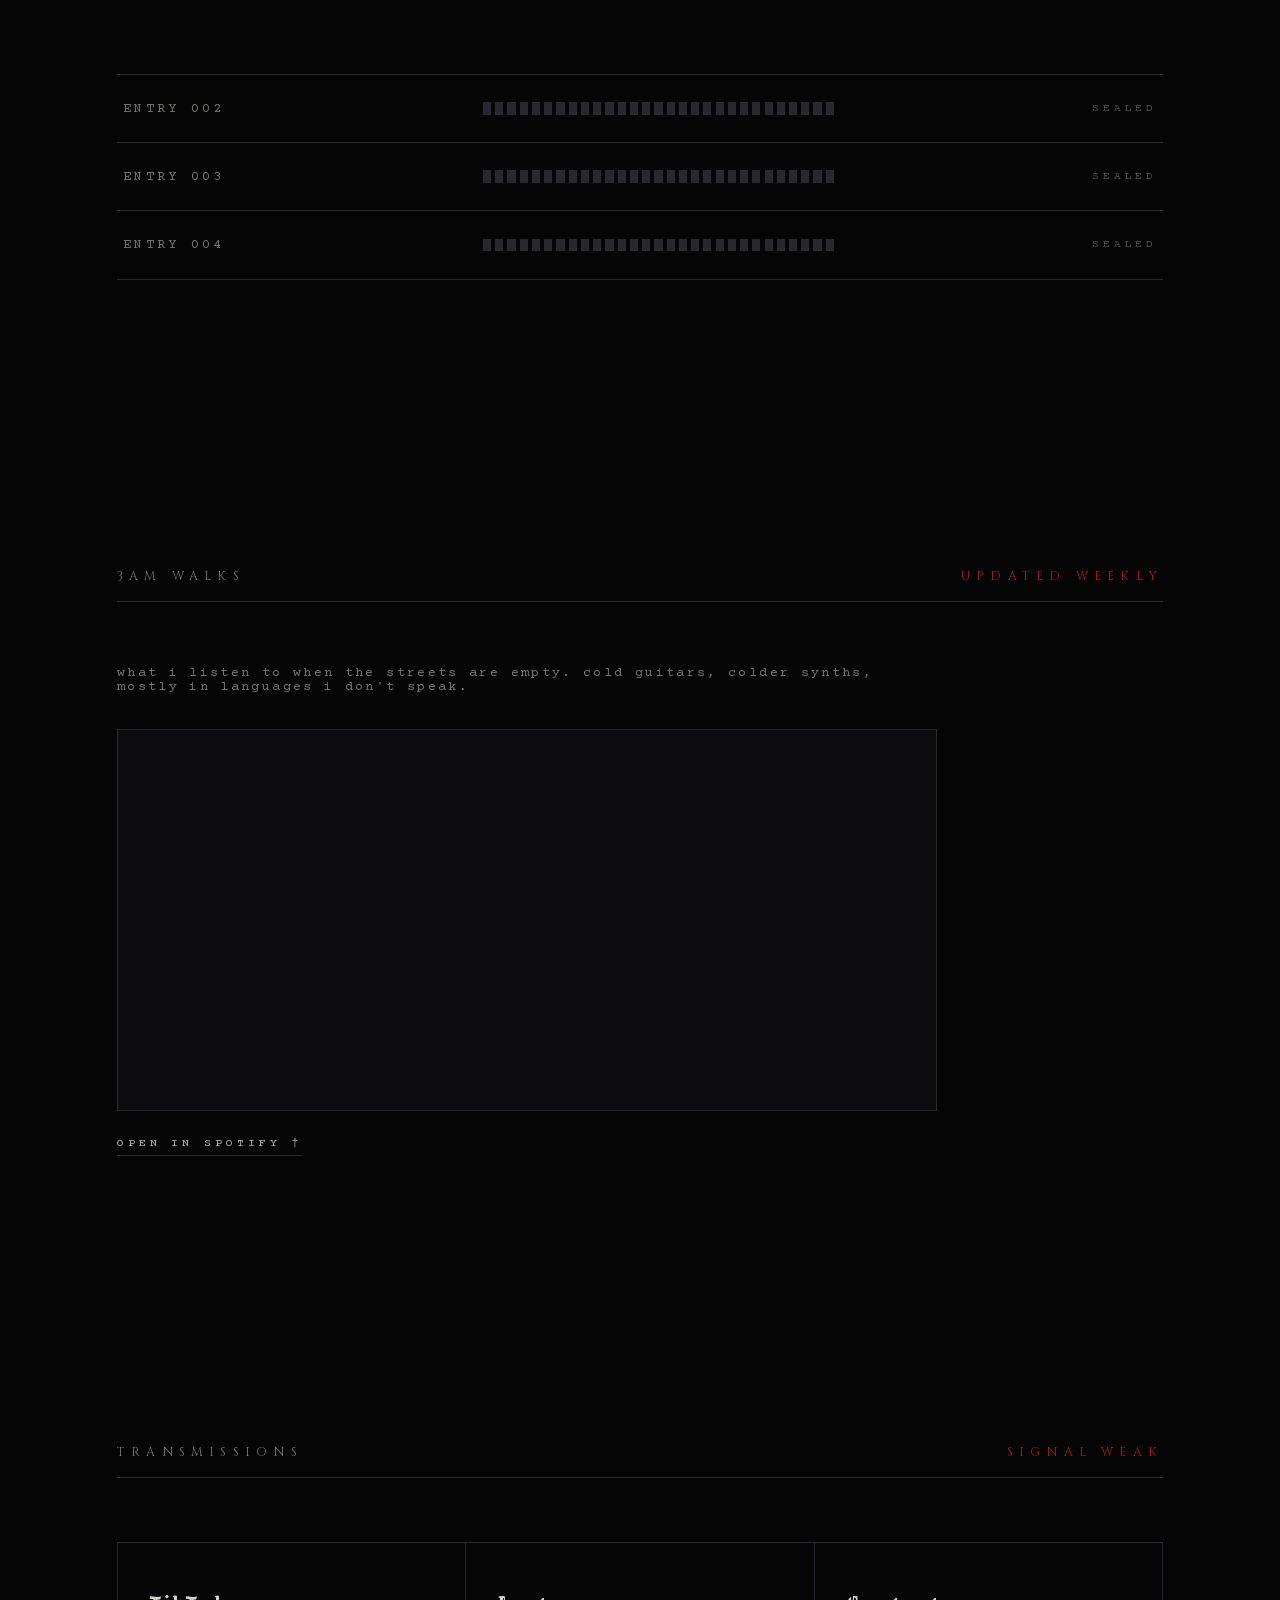
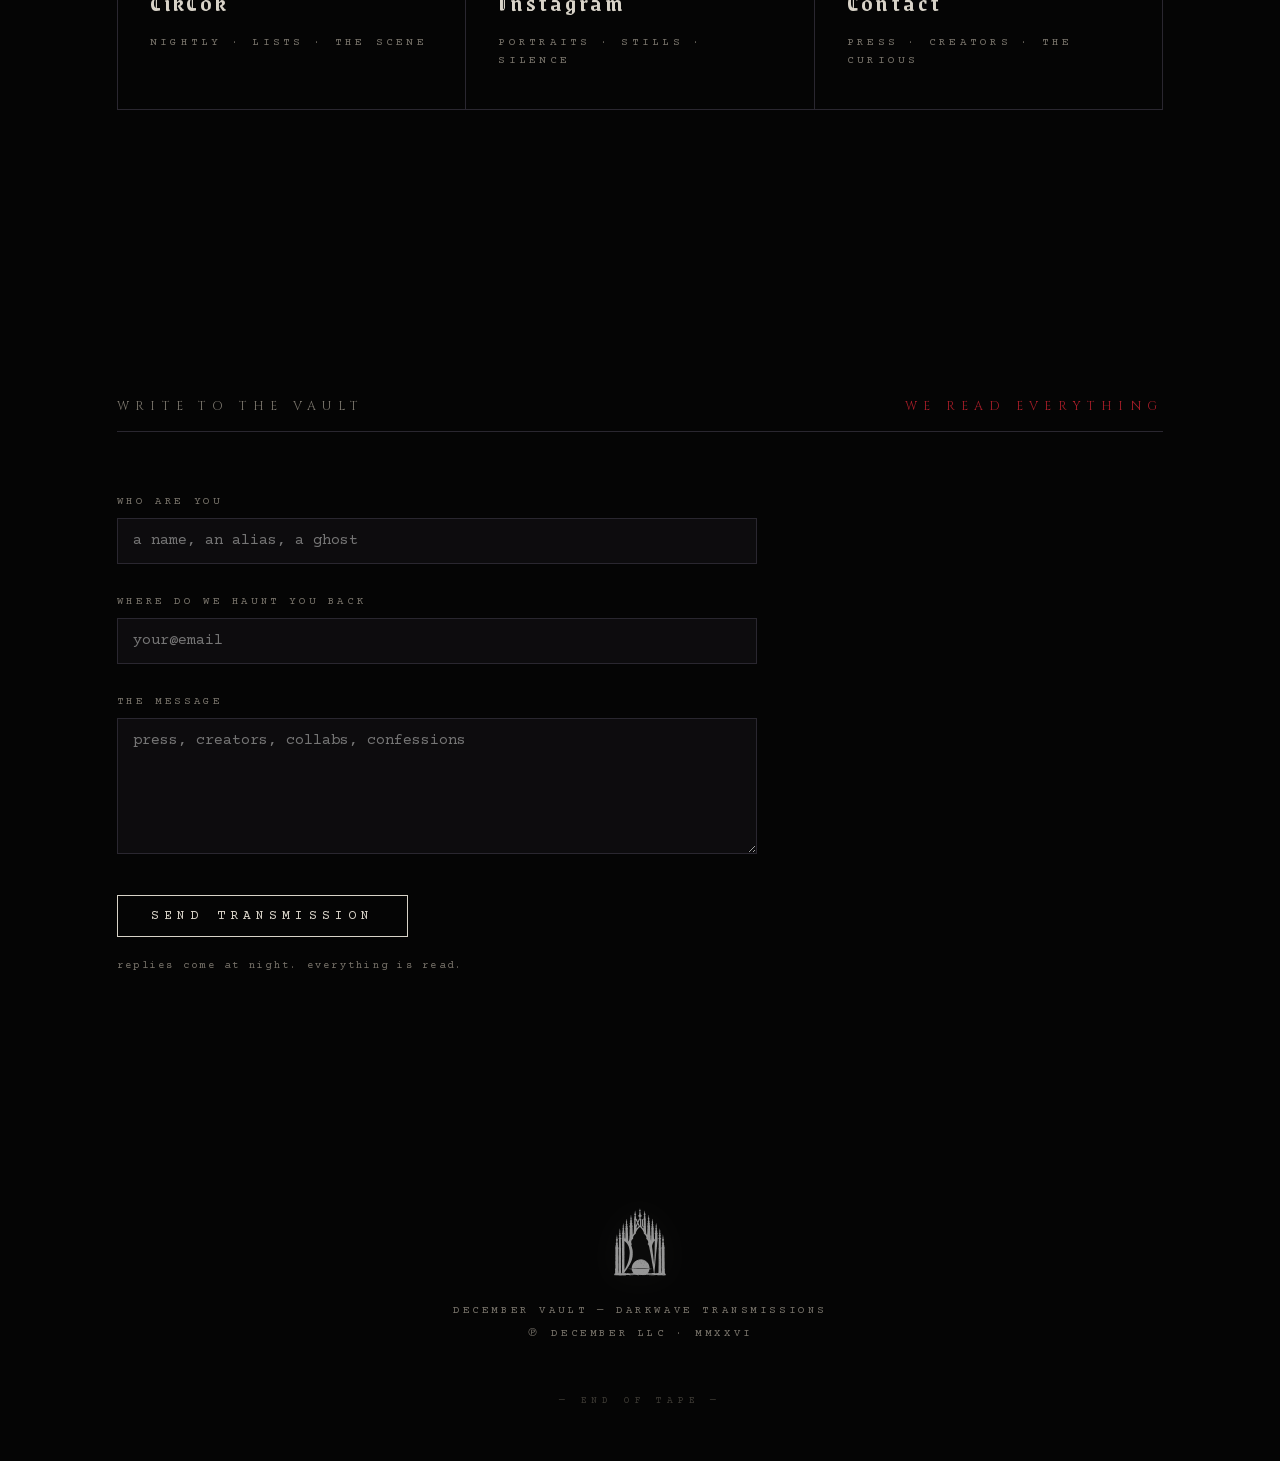
==== commit 1891648d: "feat: add subtle Batcave mark to footer" ====
--- a/index.html
+++ b/index.html
@@ -369,6 +369,7 @@
   .vform button{display:block;width:100%;letter-spacing:.3em}
   .vform-note{font-size:.56rem;letter-spacing:.16em;text-align:center}
   footer{font-size:.56rem;letter-spacing:.22em;padding:8vh 7vw 5vh}
+  .footer-mark{width:42px}
   .eol{font-size:.52rem;letter-spacing:.36em}
 }
 
@@ -377,7 +378,10 @@
   padding:10vh 6vw 6vh;text-align:center;
   font-size:.66rem;letter-spacing:.34em;text-transform:uppercase;color:var(--ash);
 }
-footer .cross{font-size:1.1rem;display:block;margin-bottom:1.6rem;color:var(--silver)}
+.footer-mark{
+  display:block;width:52px;height:auto;margin:0 auto 1.8rem;
+  opacity:.58;filter:drop-shadow(0 0 14px rgba(216,211,200,.12));
+}
 footer p+p{margin-top:.9em}
 .eol{margin-top:3.4rem;color:#3d3a34;font-size:.6rem;letter-spacing:.5em}
 </style>
@@ -474,7 +478,7 @@
 </section>
 
 <footer>
-  <span class="cross">†</span>
+  <img class="footer-mark" src="assets/december-vault-symbol-white.svg" width="745" height="1005" alt="December Vault">
   <p>December Vault — darkwave transmissions</p>
   <p>℗ December LLC · MMXXVI</p>
   <p class="eol">— END OF TAPE —</p>
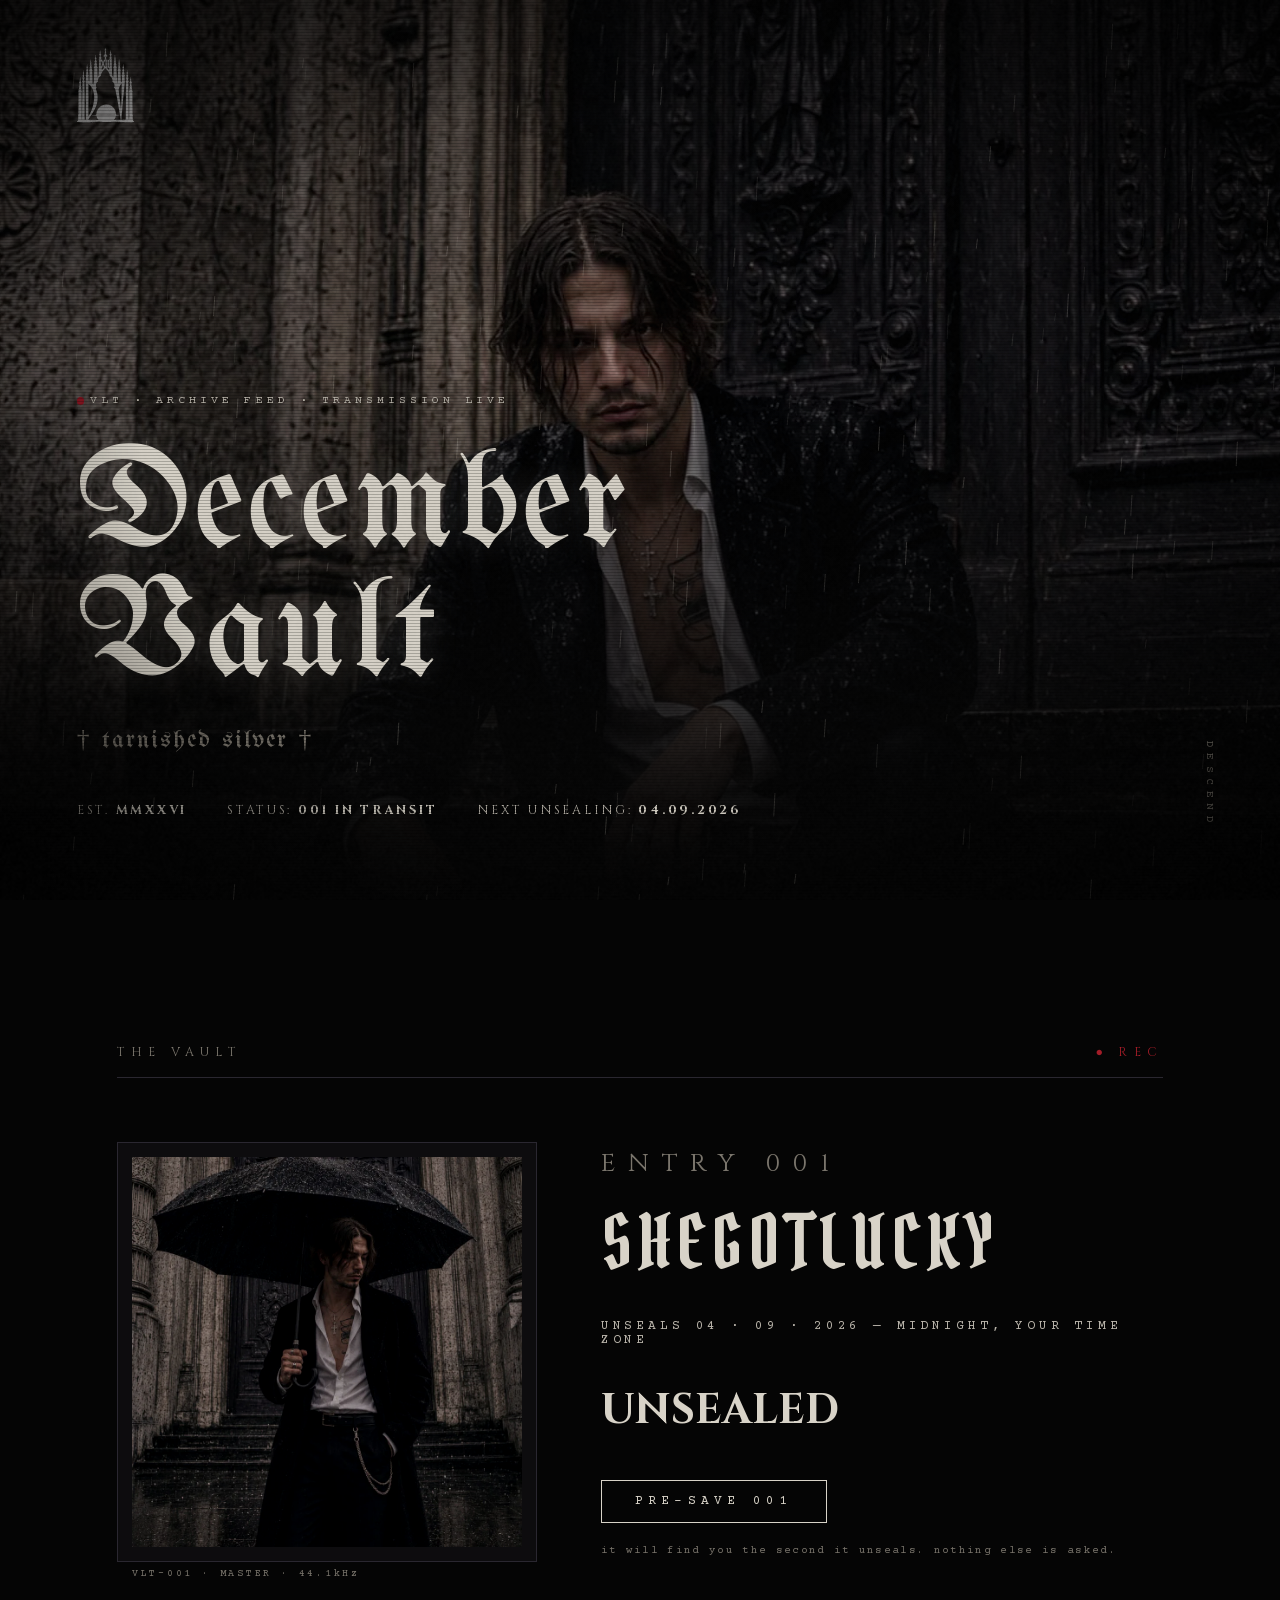
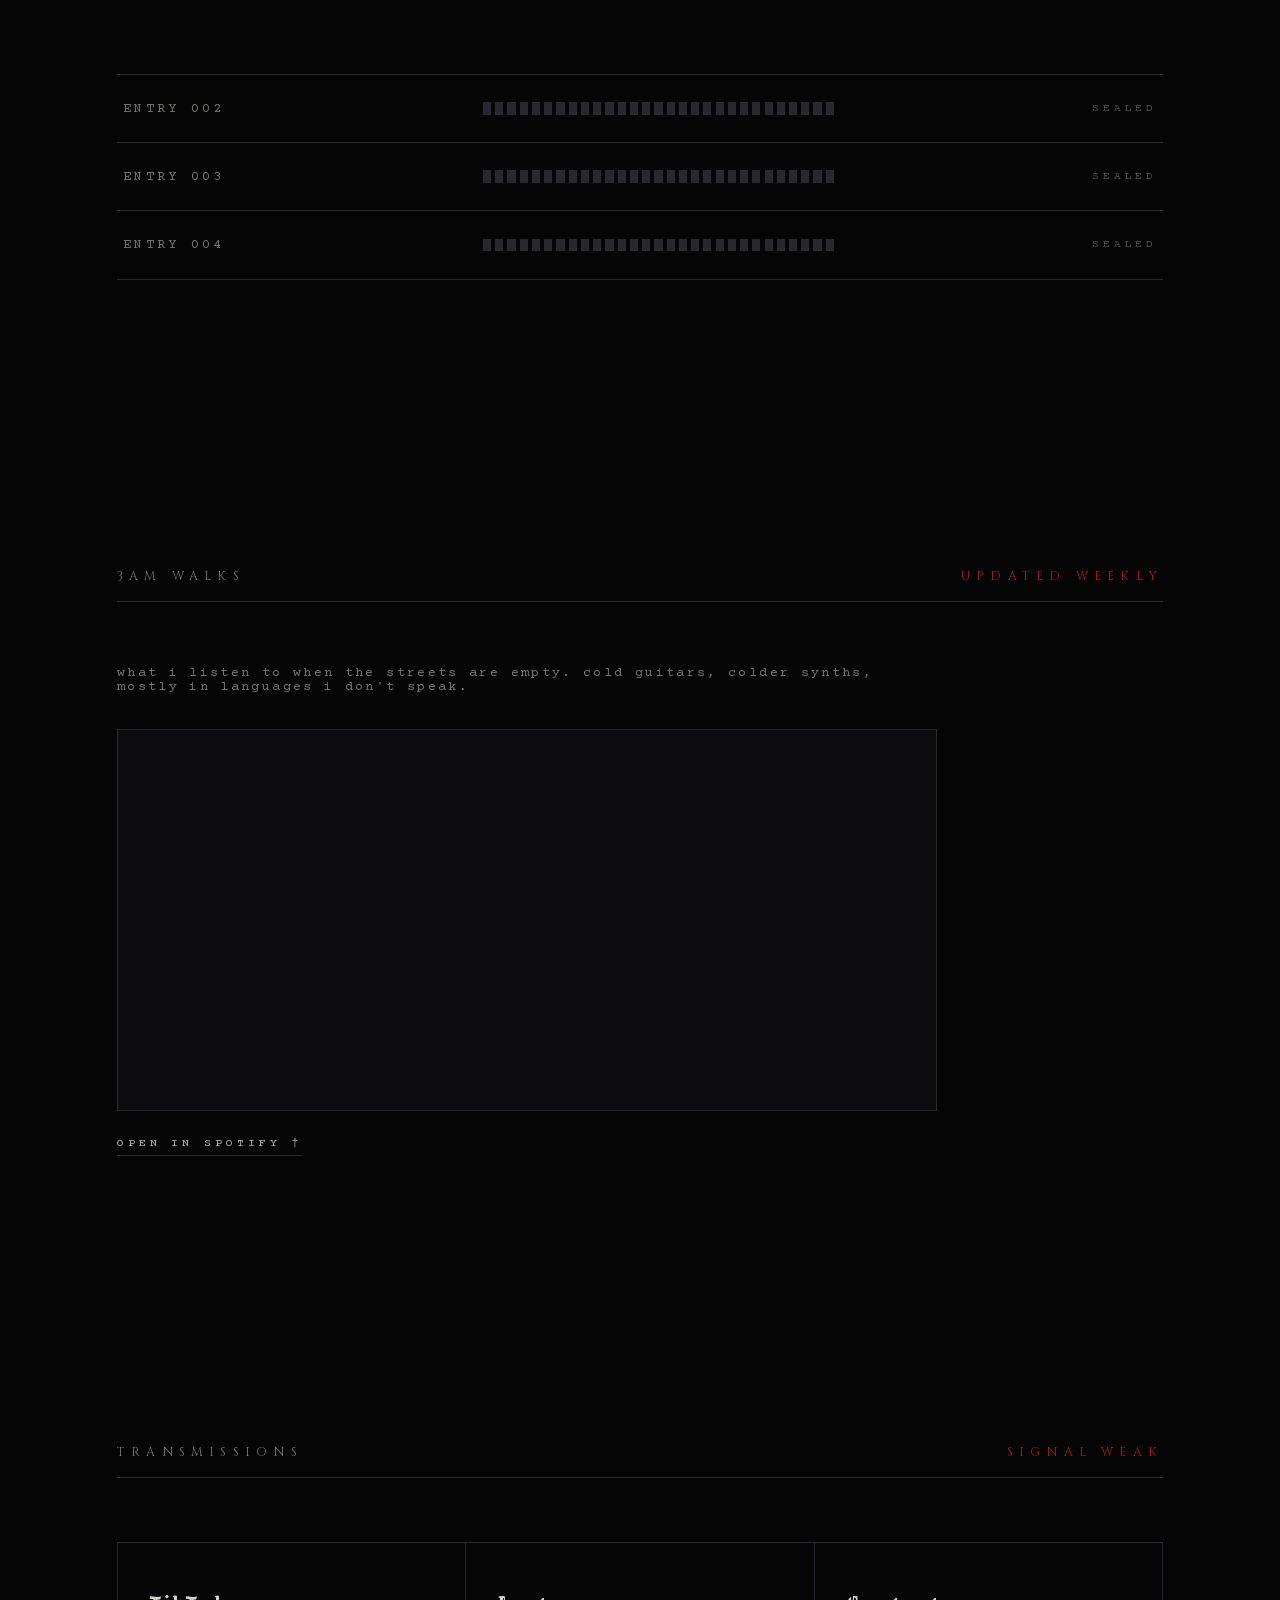
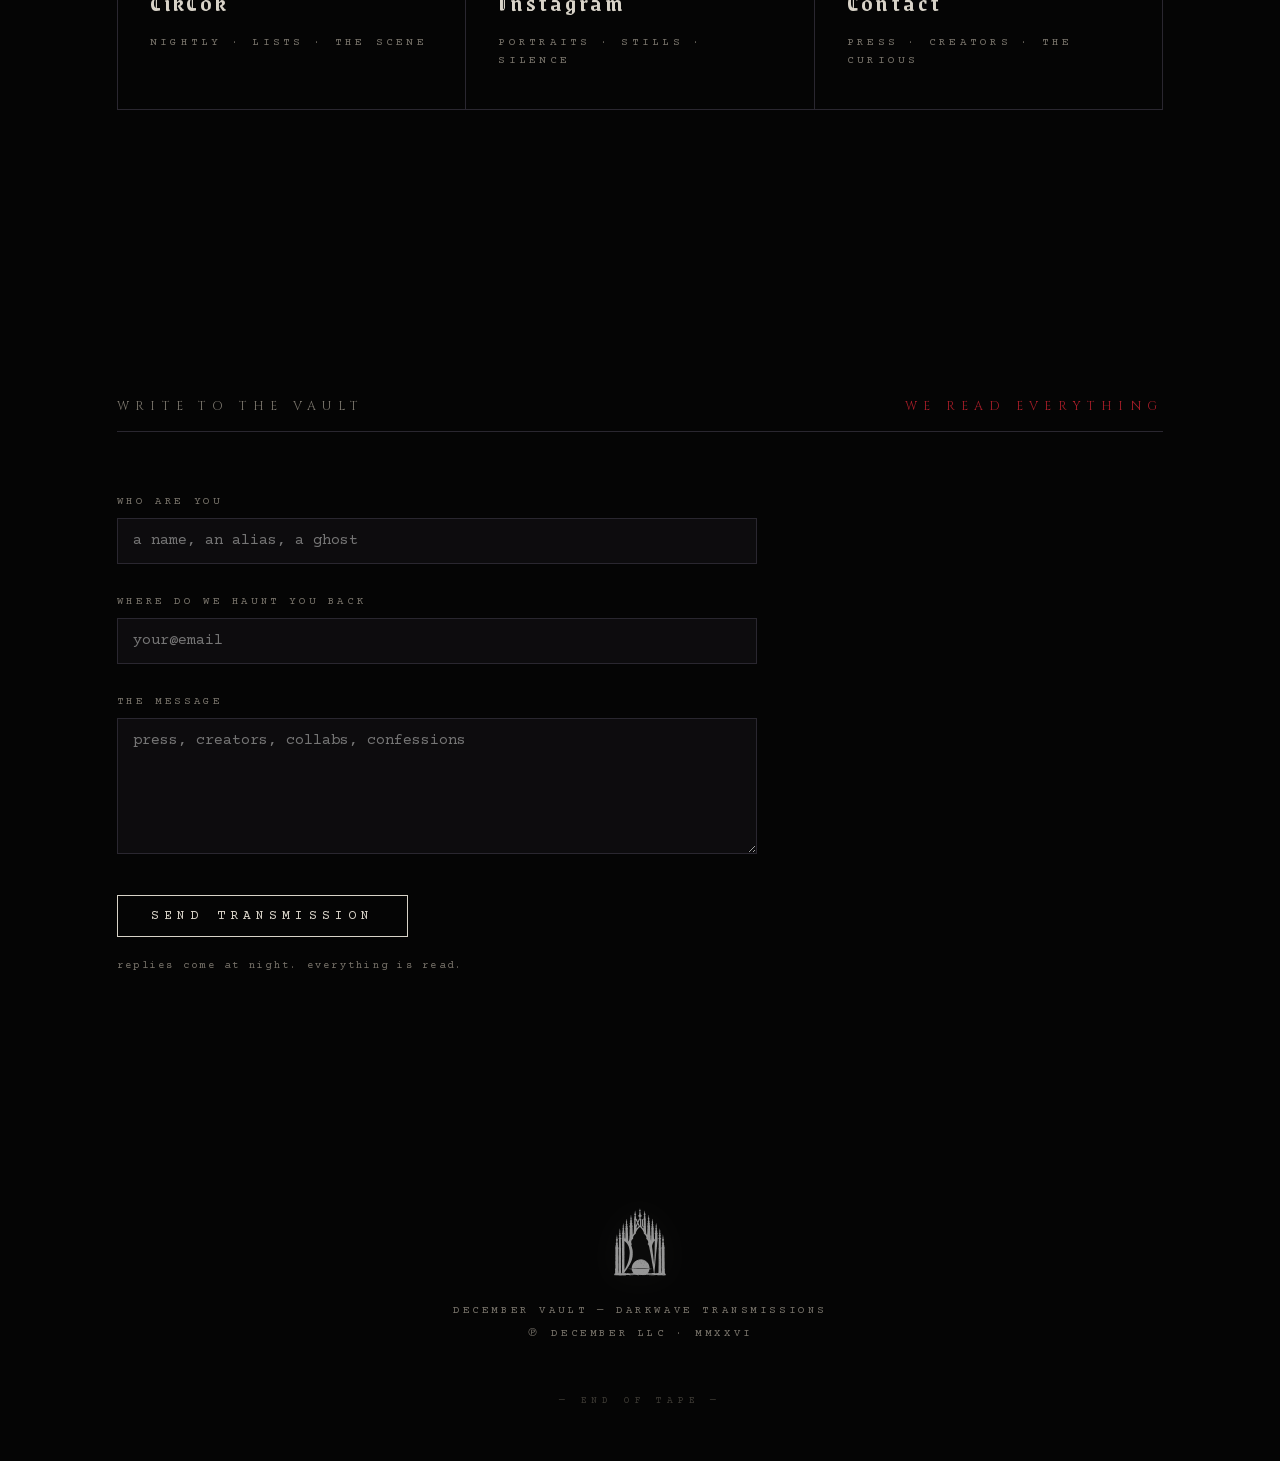
==== commit 740ade6e: "fix: keep footer mark compact on mobile" ====
--- a/index.html
+++ b/index.html
@@ -369,7 +369,7 @@
   .vform button{display:block;width:100%;letter-spacing:.3em}
   .vform-note{font-size:.56rem;letter-spacing:.16em;text-align:center}
   footer{font-size:.56rem;letter-spacing:.22em;padding:8vh 7vw 5vh}
-  .footer-mark{width:42px}
+  footer .footer-mark{width:42px}
   .eol{font-size:.52rem;letter-spacing:.36em}
 }
 
